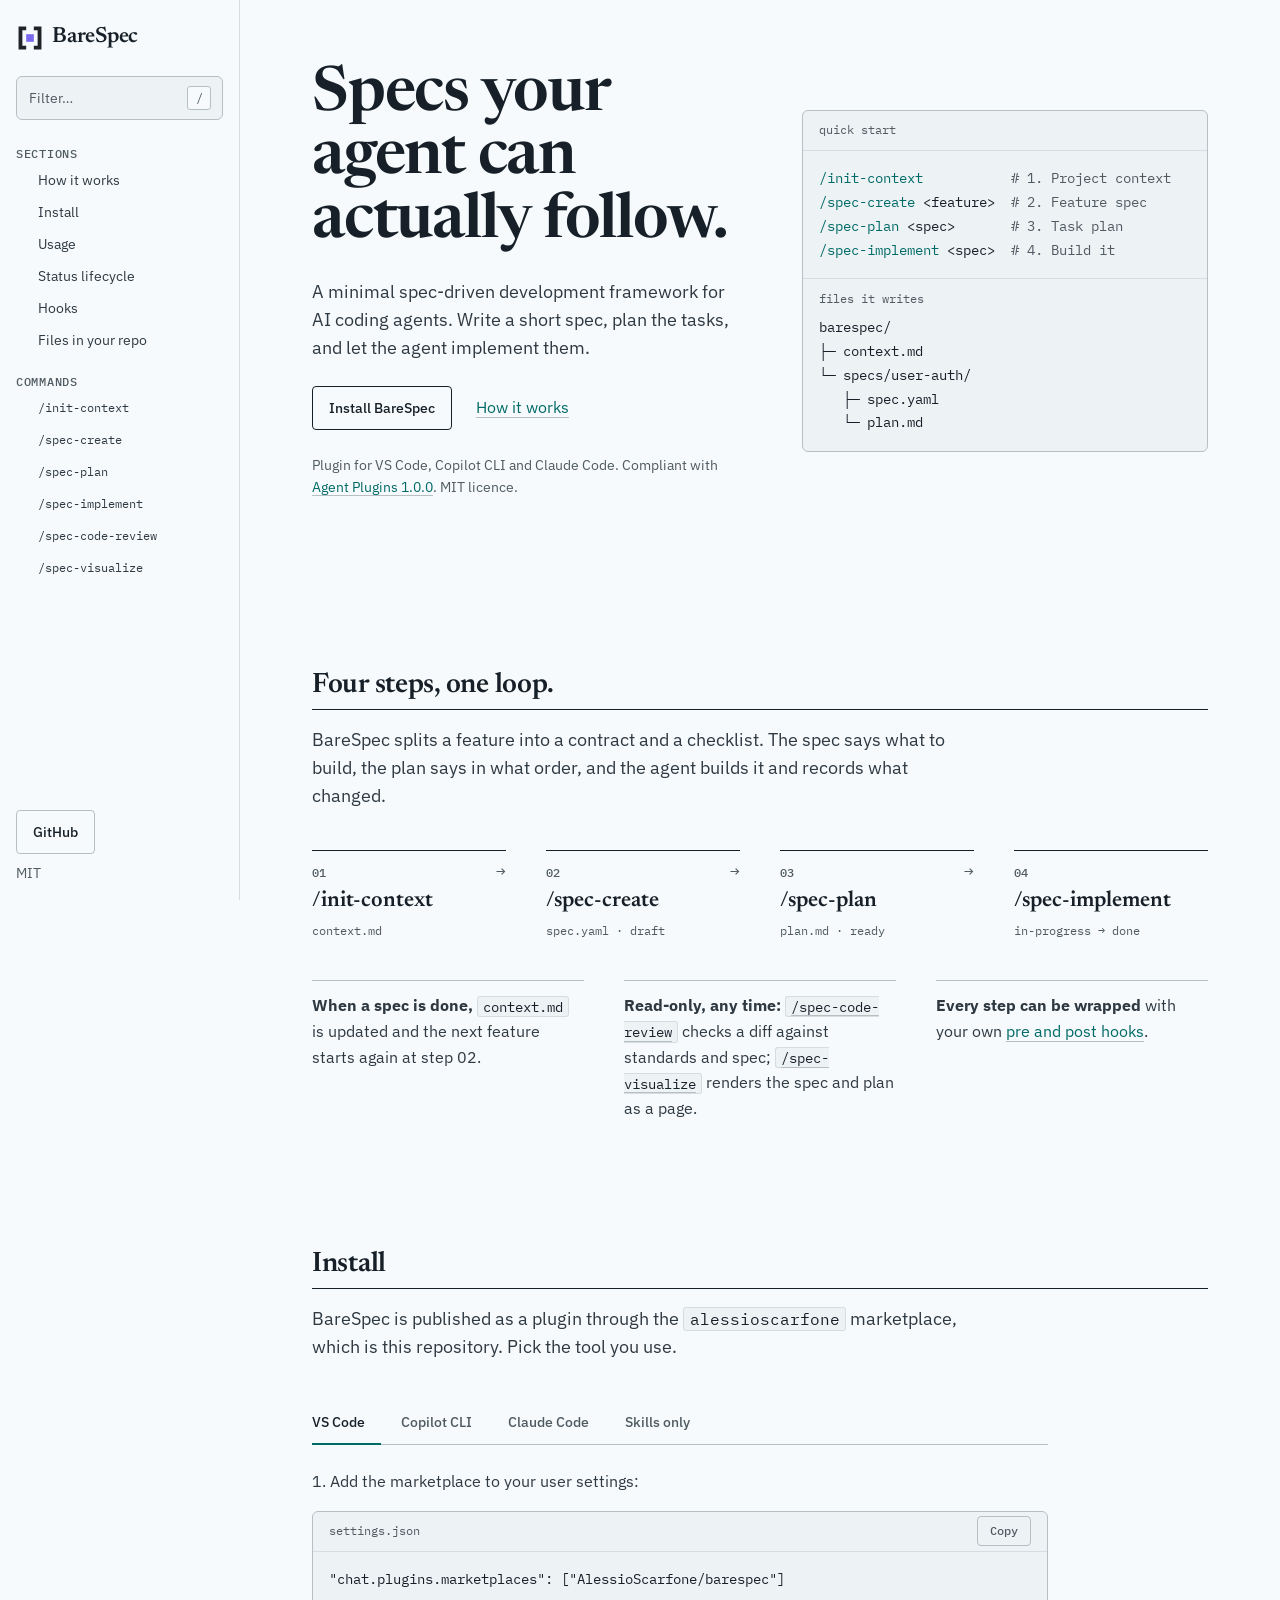
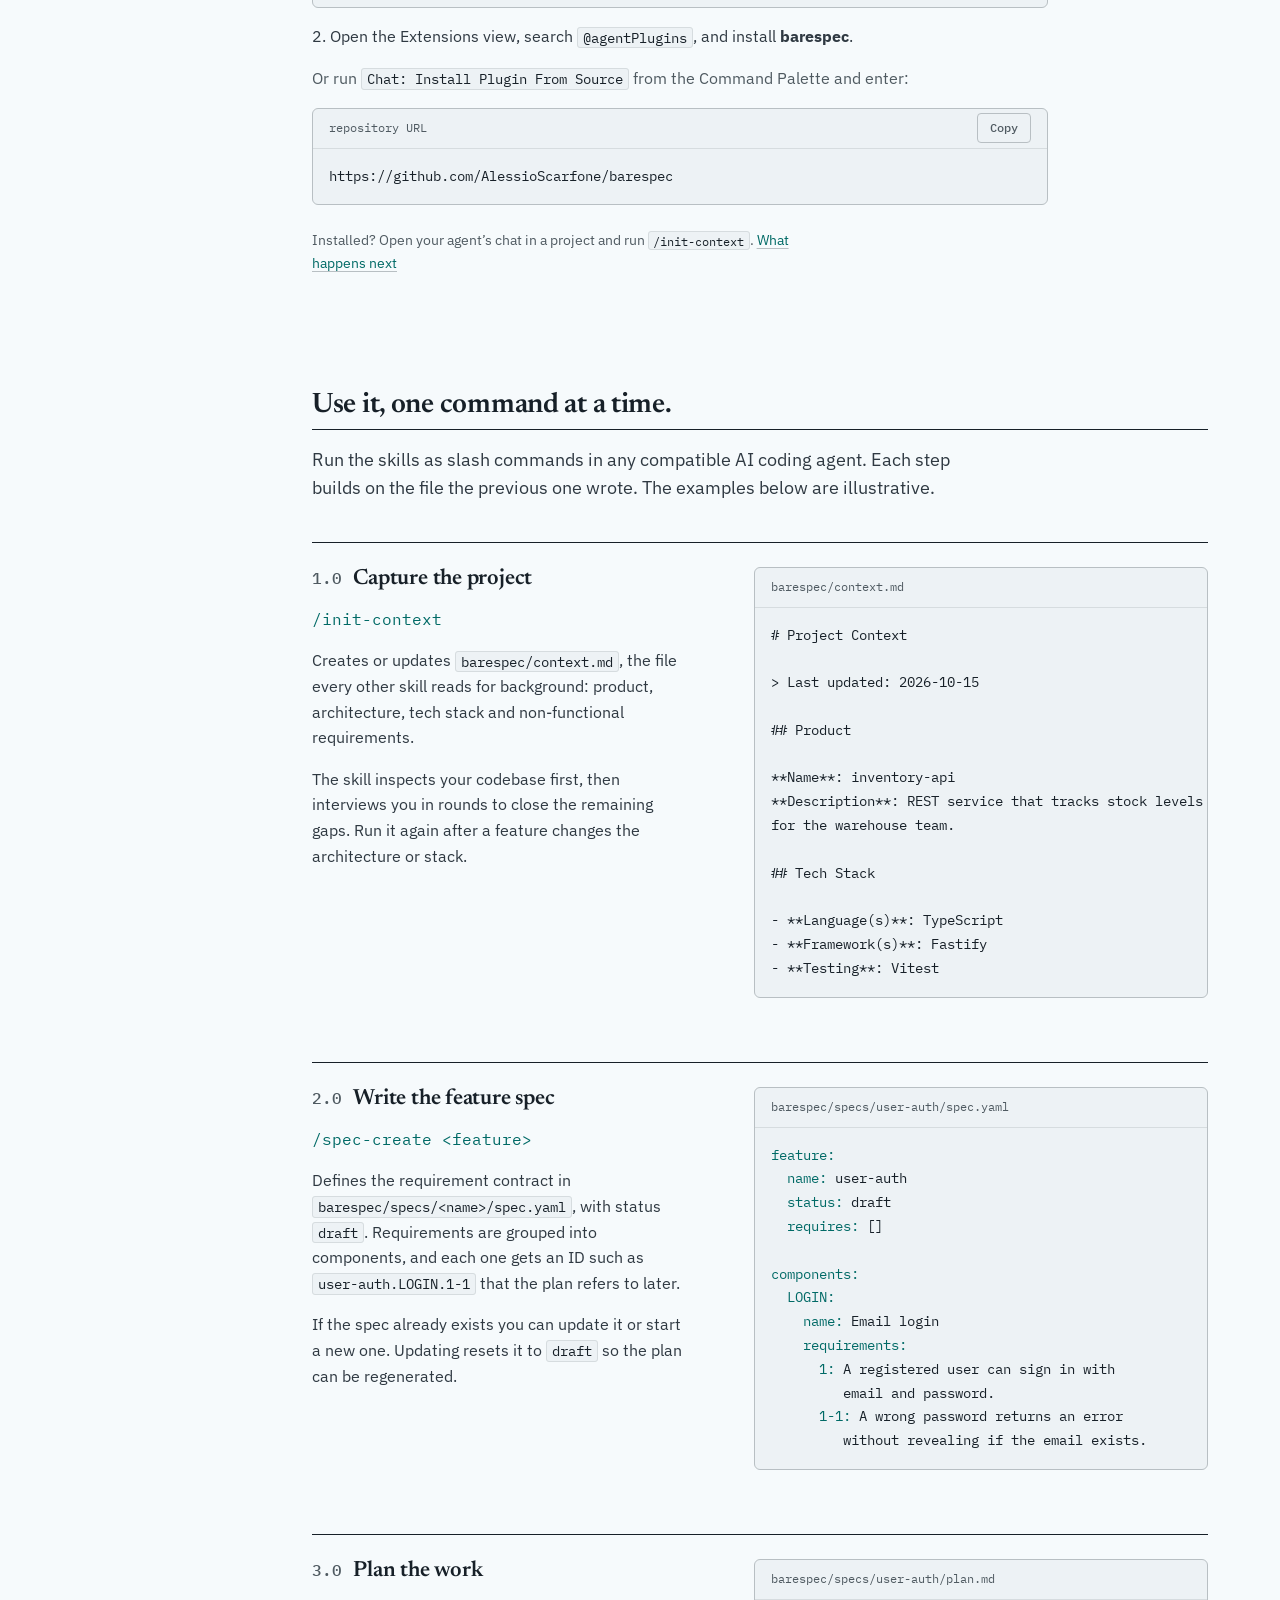
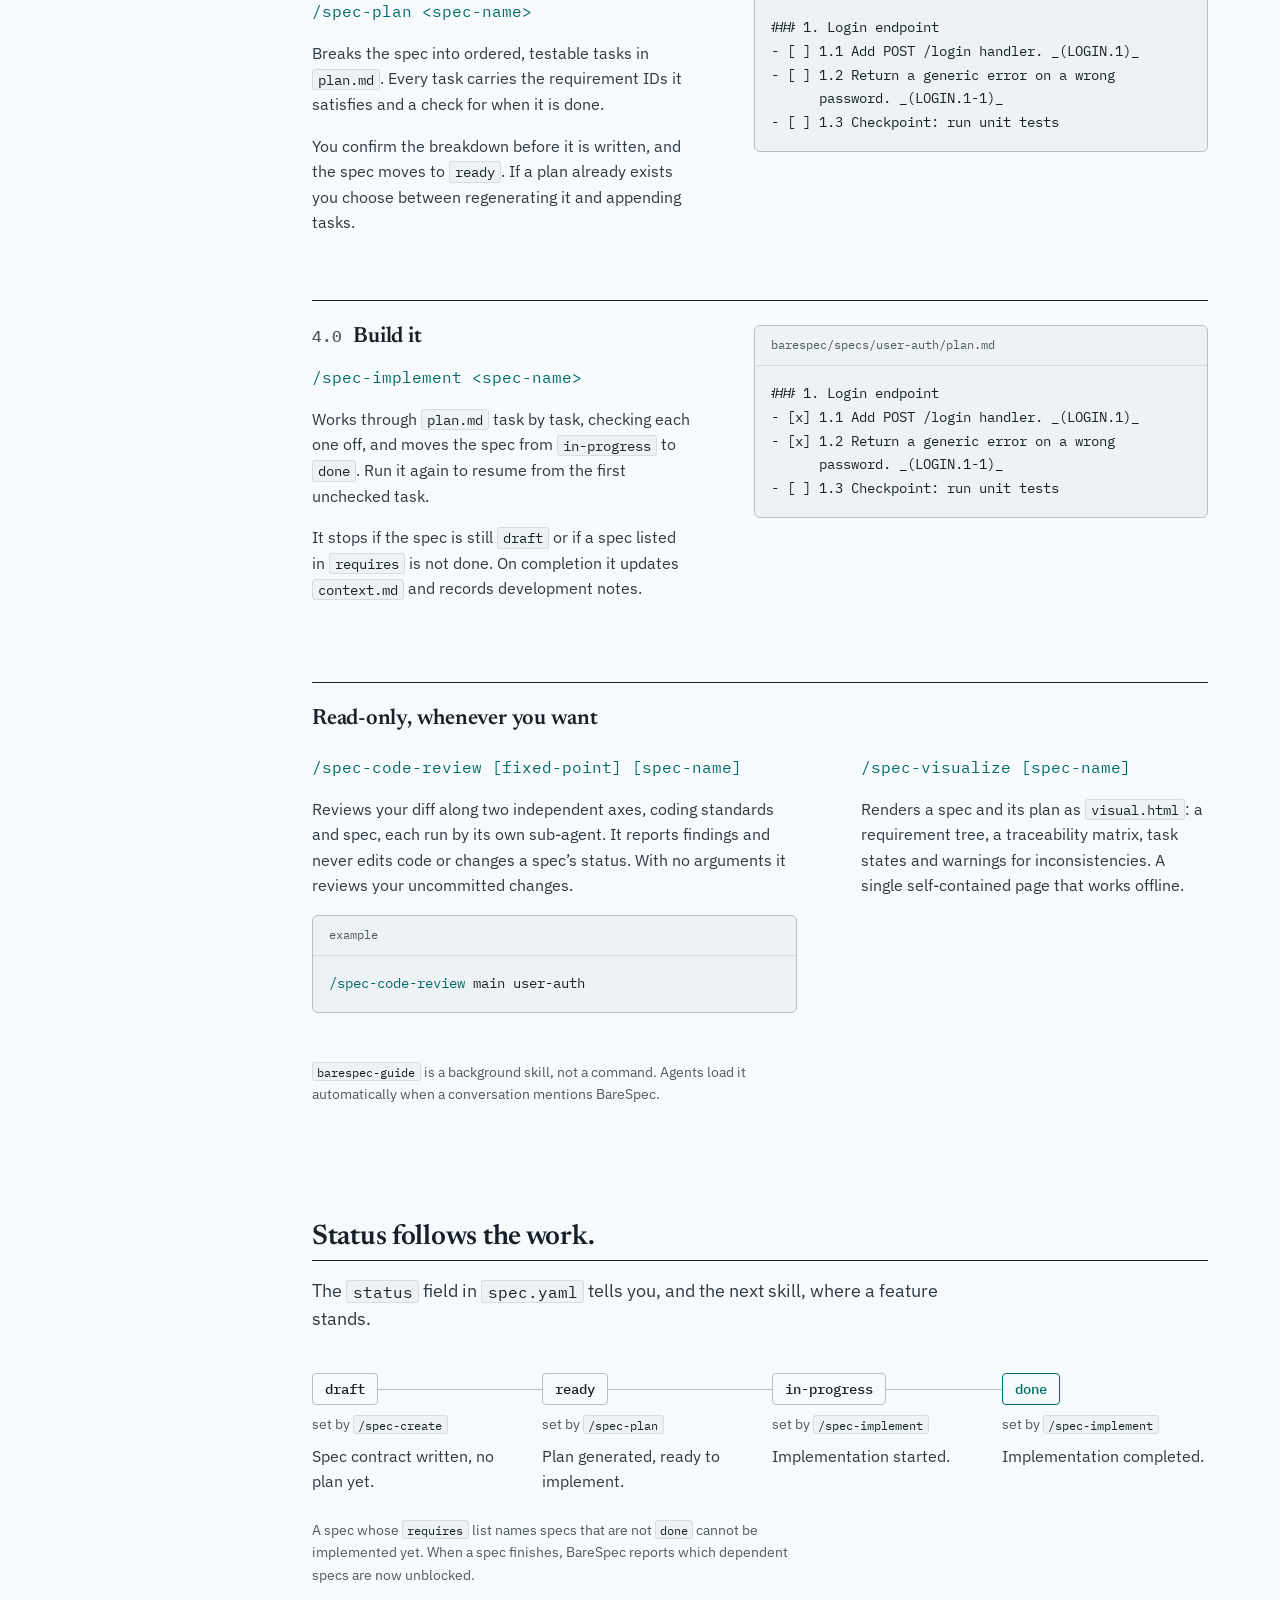
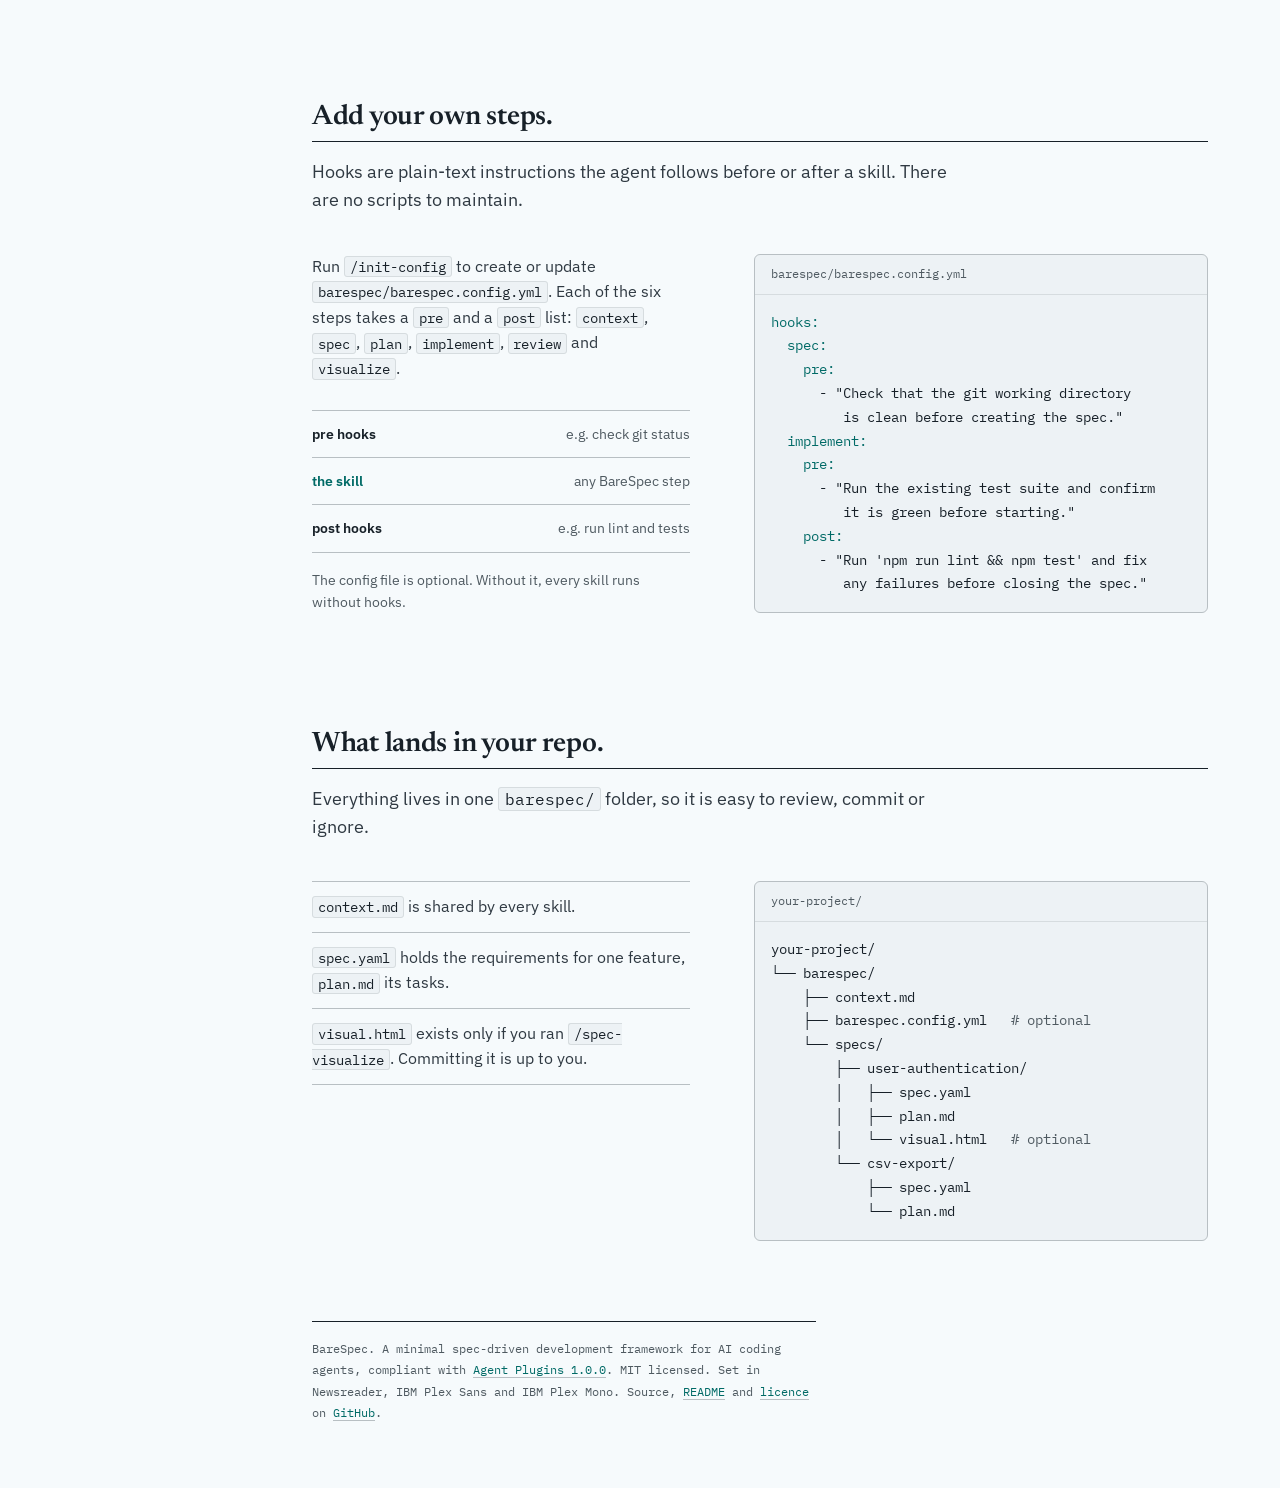
==== public/index.html @ fed46b0a "docs: add site; update readme" ====
<!doctype html>
<html lang="en">
<head>
  <meta charset="utf-8">
  <meta name="viewport" content="width=device-width, initial-scale=1, viewport-fit=cover">
  <title>BareSpec — spec-driven development for AI coding agents</title>
  <meta name="description" content="BareSpec is a minimal spec-driven development framework for AI coding agents. Write a spec, plan the tasks, let the agent implement them.">
  <meta name="color-scheme" content="light dark">
  <meta name="theme-color" content="#fafbfc" media="(prefers-color-scheme: light)">
  <meta name="theme-color" content="#1b1d20" media="(prefers-color-scheme: dark)">
  <link rel="canonical" href="https://alessioscarfone.github.io/barespec/">
  <meta property="og:type" content="website">
  <meta property="og:title" content="BareSpec — spec-driven development for AI coding agents">
  <meta property="og:description" content="Write a spec, plan the tasks, let the agent implement them. A plugin for VS Code, Copilot CLI and Claude Code.">
  <meta property="og:url" content="https://alessioscarfone.github.io/barespec/">
  <link rel="icon" type="image/svg+xml" href="assets/barespec-logo.svg" media="(prefers-color-scheme: light)">
  <link rel="icon" type="image/svg+xml" href="assets/barespec-logo-dark.svg" media="(prefers-color-scheme: dark)">
  <link rel="preconnect" href="https://fonts.googleapis.com">
  <link rel="preconnect" href="https://fonts.gstatic.com" crossorigin>
  <link href="https://fonts.googleapis.com/css2?family=Newsreader:wght@500;600;700&family=IBM+Plex+Sans:wght@400;500;600&family=IBM+Plex+Mono:wght@400;500;600&display=swap" rel="stylesheet">
  <link rel="stylesheet" href="tokens.css">
  <link rel="stylesheet" href="styles.css">
  <script>document.documentElement.classList.add("js")</script>
  <script src="script.js" defer></script>
</head>
<body>
  <a class="skip" href="#main">Skip to content</a>

  <header class="topbar" id="topbar">
    <a class="rail__brand" href="#top" aria-label="BareSpec, back to top">
      <picture>
        <source media="(prefers-color-scheme: dark)" srcset="assets/barespec-logo-dark.svg">
        <img src="assets/barespec-logo.svg" alt="" width="28" height="28">
      </picture>
      <span class="wordmark">BareSpec</span>
    </a>
    <button class="btn btn--line" id="menu" type="button" aria-expanded="false" aria-controls="rail">Menu</button>
  </header>

  <aside class="rail" id="rail" aria-label="Page navigation">
    <div class="rail__head">
      <a class="rail__brand" href="#top" aria-label="BareSpec, back to top">
        <picture>
          <source media="(prefers-color-scheme: dark)" srcset="assets/barespec-logo-dark.svg">
          <img src="assets/barespec-logo.svg" alt="" width="28" height="28">
        </picture>
        <span class="wordmark">BareSpec</span>
      </a>
      <button class="btn btn--line rail__close" id="rail-close" type="button">Close</button>
    </div>

    <div class="rail__search">
      <label class="sr-only" for="rail-filter">Filter sections and commands</label>
      <input class="rail__input" id="rail-filter" type="search" placeholder="Filter…" autocomplete="off" spellcheck="false">
      <kbd class="rail__kbd" aria-hidden="true">/</kbd>
    </div>

    <nav class="rail__nav" aria-label="Sections and commands">
      <div class="rail__sec">
        <p class="rail__group">Sections</p>
        <ul class="rail__list">
          <li><a class="rail__link" href="#how">How it works</a></li>
          <li><a class="rail__link" href="#install">Install</a></li>
          <li><a class="rail__link" href="#usage">Usage</a></li>
          <li><a class="rail__link" href="#lifecycle">Status lifecycle</a></li>
          <li><a class="rail__link" href="#hooks">Hooks</a></li>
          <li><a class="rail__link" href="#files">Files in your repo</a></li>
        </ul>
      </div>
      <div class="rail__sec">
        <p class="rail__group">Commands</p>
        <ul class="rail__list">
          <li><a class="rail__link rail__link--cmd" href="#stage-context">/init-context</a></li>
          <li><a class="rail__link rail__link--cmd" href="#stage-spec">/spec-create</a></li>
          <li><a class="rail__link rail__link--cmd" href="#stage-plan">/spec-plan</a></li>
          <li><a class="rail__link rail__link--cmd" href="#stage-implement">/spec-implement</a></li>
          <li><a class="rail__link rail__link--cmd" href="#optional">/spec-code-review</a></li>
          <li><a class="rail__link rail__link--cmd" href="#optional">/spec-visualize</a></li>
        </ul>
      </div>
      <p class="rail__empty" id="rail-empty" hidden>No match. Try “install” or “hooks”.</p>
    </nav>

    <div class="rail__foot">
      <a class="btn btn--line" href="https://github.com/AlessioScarfone/barespec">GitHub</a>
      <span class="muted">MIT</span>
    </div>
  </aside>

  <div class="page">
    <main id="main">

      <!-- Hero -->
      <section class="hero wrap" id="top" aria-labelledby="hero-title">
        <div class="hero__copy">
          <h1 id="hero-title">Specs your agent can actually follow.</h1>
          <p class="lede">A minimal spec-driven development framework for AI coding agents. Write a short spec, plan the tasks, and let the agent implement them.</p>
          <div class="hero__cta">
            <a class="btn btn--primary" href="#install">Install BareSpec</a>
            <a class="link" href="#how">How it works</a>
          </div>
          <p class="hero__meta">Plugin for VS Code, Copilot CLI and Claude Code. Compliant with <a class="link" href="https://agent-plugins.org/">Agent Plugins 1.0.0</a>. MIT licence.</p>
        </div>

        <div class="hero__demo">
          <figure class="code" aria-label="Quick start commands">
            <figcaption class="code__bar"><span class="code__name">quick start</span></figcaption>
<pre class="code__pre"><code><span class="k">/init-context</span>           <span class="c"># 1. Project context</span>
<span class="k">/spec-create</span> &lt;feature&gt;  <span class="c"># 2. Feature spec</span>
<span class="k">/spec-plan</span> &lt;spec&gt;       <span class="c"># 3. Task plan</span>
<span class="k">/spec-implement</span> &lt;spec&gt;  <span class="c"># 4. Build it</span></code></pre>
            <div class="code__split">
              <span class="code__name">files it writes</span>
<pre class="code__pre code__pre--flush"><code>barespec/
├─ context.md
└─ specs/user-auth/
   ├─ spec.yaml
   └─ plan.md</code></pre>
            </div>
          </figure>
        </div>
      </section>

      <!-- How it works -->
      <section class="section wrap" id="how" aria-labelledby="how-title">
        <h2 class="sticky-head" id="how-title">Four steps, one loop.</h2>
        <p class="lede">BareSpec splits a feature into a contract and a checklist. The spec says what to build, the plan says in what order, and the agent builds it and records what changed.</p>

        <ol class="flow" aria-label="BareSpec workflow">
          <li class="flow__step">
            <span class="flow__n">01</span>
            <a class="flow__cmd" href="#stage-context">/init-context</a>
            <span class="flow__out">context.md</span>
          </li>
          <li class="flow__step">
            <span class="flow__n">02</span>
            <a class="flow__cmd" href="#stage-spec">/spec-create</a>
            <span class="flow__out">spec.yaml · draft</span>
          </li>
          <li class="flow__step">
            <span class="flow__n">03</span>
            <a class="flow__cmd" href="#stage-plan">/spec-plan</a>
            <span class="flow__out">plan.md · ready</span>
          </li>
          <li class="flow__step">
            <span class="flow__n">04</span>
            <a class="flow__cmd" href="#stage-implement">/spec-implement</a>
            <span class="flow__out">in-progress → done</span>
          </li>
        </ol>

        <ul class="flow__notes">
          <li><strong>When a spec is done,</strong> <code>context.md</code> is updated and the next feature starts again at step 02.</li>
          <li><strong>Read-only, any time:</strong> <a class="link" href="#optional"><code>/spec-code-review</code></a> checks a diff against standards and spec; <a class="link" href="#optional"><code>/spec-visualize</code></a> renders the spec and plan as a page.</li>
          <li><strong>Every step can be wrapped</strong> with your own <a class="link" href="#hooks">pre and post hooks</a>.</li>
        </ul>
      </section>

      <!-- Install -->
      <section class="section wrap" id="install" aria-labelledby="install-title">
        <h2 class="sticky-head" id="install-title">Install</h2>
        <p class="lede">BareSpec is published as a plugin through the <code>alessioscarfone</code> marketplace, which is this repository. Pick the tool you use.</p>

        <div class="tabs" data-tabs>
          <div class="tablist" role="tablist" aria-label="Installation method">
            <button class="tab" role="tab" id="tab-vscode" aria-controls="panel-vscode" aria-selected="true" type="button">VS Code</button>
            <button class="tab" role="tab" id="tab-cli" aria-controls="panel-cli" aria-selected="false" tabindex="-1" type="button">Copilot CLI</button>
            <button class="tab" role="tab" id="tab-claude" aria-controls="panel-claude" aria-selected="false" tabindex="-1" type="button">Claude Code</button>
            <button class="tab" role="tab" id="tab-skills" aria-controls="panel-skills" aria-selected="false" tabindex="-1" type="button">Skills only</button>
          </div>

          <div class="panel" role="tabpanel" id="panel-vscode" aria-labelledby="tab-vscode" tabindex="0">
            <h3 class="panel__title">VS Code (GitHub Copilot)</h3>
            <p class="panel__step">1. Add the marketplace to your user settings:</p>
            <figure class="code">
              <figcaption class="code__bar"><span class="code__name">settings.json</span><button class="copy" type="button" data-copy>Copy</button></figcaption>
<pre class="code__pre"><code>"chat.plugins.marketplaces": ["AlessioScarfone/barespec"]</code></pre>
            </figure>
            <p class="panel__step">2. Open the Extensions view, search <code>@agentPlugins</code>, and install <strong>barespec</strong>.</p>
            <p class="panel__alt">Or run <code>Chat: Install Plugin From Source</code> from the Command Palette and enter:</p>
            <figure class="code">
              <figcaption class="code__bar"><span class="code__name">repository URL</span><button class="copy" type="button" data-copy>Copy</button></figcaption>
<pre class="code__pre"><code>https://github.com/AlessioScarfone/barespec</code></pre>
            </figure>
          </div>

          <div class="panel" role="tabpanel" id="panel-cli" aria-labelledby="tab-cli" tabindex="0">
            <h3 class="panel__title">GitHub Copilot CLI</h3>
            <figure class="code">
              <figcaption class="code__bar"><span class="code__name">terminal</span><button class="copy" type="button" data-copy>Copy</button></figcaption>
<pre class="code__pre"><code>copilot plugin marketplace add AlessioScarfone/barespec
copilot plugin install barespec@alessioscarfone</code></pre>
            </figure>
          </div>

          <div class="panel" role="tabpanel" id="panel-claude" aria-labelledby="tab-claude" tabindex="0">
            <h3 class="panel__title">Claude Code</h3>
            <figure class="code">
              <figcaption class="code__bar"><span class="code__name">claude code</span><button class="copy" type="button" data-copy>Copy</button></figcaption>
<pre class="code__pre"><code>/plugin marketplace add AlessioScarfone/barespec
/plugin install barespec@alessioscarfone</code></pre>
            </figure>
            <p class="panel__alt">In Claude Code, plugin skills are namespaced: use <code>/barespec:spec-create</code> instead of <code>/spec-create</code>.</p>
          </div>

          <div class="panel" role="tabpanel" id="panel-skills" aria-labelledby="tab-skills" tabindex="0">
            <h3 class="panel__title">Skills only (any agent)</h3>
            <figure class="code">
              <figcaption class="code__bar"><span class="code__name">terminal</span><button class="copy" type="button" data-copy>Copy</button></figcaption>
<pre class="code__pre"><code>npx skills add AlessioScarfone/barespec</code></pre>
            </figure>
            <p class="panel__alt">Installs the skills without the plugin, for any agent that supports them.</p>
          </div>
        </div>

        <p class="note">Installed? Open your agent’s chat in a project and run <code>/init-context</code>. <a class="link" href="#usage">What happens next</a></p>
      </section>

      <!-- Usage -->
      <section class="section wrap" id="usage" aria-labelledby="usage-title">
        <h2 class="sticky-head" id="usage-title">Use it, one command at a time.</h2>
        <p class="lede">Run the skills as slash commands in any compatible AI coding agent. Each step builds on the file the previous one wrote. The examples below are illustrative.</p>

        <article class="stage" id="stage-context" data-stage>
          <div class="stage__text">
            <h3 class="stage__title"><span class="stage__n">1.0</span> Capture the project</h3>
            <p class="stage__cmd"><code>/init-context</code></p>
            <p>Creates or updates <code>barespec/context.md</code>, the file every other skill reads for background: product, architecture, tech stack and non-functional requirements.</p>
            <p>The skill inspects your codebase first, then interviews you in rounds to close the remaining gaps. Run it again after a feature changes the architecture or stack.</p>
          </div>
          <figure class="code">
            <figcaption class="code__bar"><span class="code__name">barespec/context.md</span></figcaption>
<pre class="code__pre"><code># Project Context

&gt; Last updated: 2026-10-15

## Product

**Name**: inventory-api
**Description**: REST service that tracks stock levels
for the warehouse team.

## Tech Stack

- **Language(s)**: TypeScript
- **Framework(s)**: Fastify
- **Testing**: Vitest</code></pre>
          </figure>
        </article>

        <article class="stage" id="stage-spec" data-stage>
          <div class="stage__text">
            <h3 class="stage__title"><span class="stage__n">2.0</span> Write the feature spec</h3>
            <p class="stage__cmd"><code>/spec-create &lt;feature&gt;</code></p>
            <p>Defines the requirement contract in <code>barespec/specs/&lt;name&gt;/spec.yaml</code>, with status <code>draft</code>. Requirements are grouped into components, and each one gets an ID such as <code>user-auth.LOGIN.1-1</code> that the plan refers to later.</p>
            <p>If the spec already exists you can update it or start a new one. Updating resets it to <code>draft</code> so the plan can be regenerated.</p>
          </div>
          <figure class="code">
            <figcaption class="code__bar"><span class="code__name">barespec/specs/user-auth/spec.yaml</span></figcaption>
<pre class="code__pre"><code><span class="k">feature:</span>
  <span class="k">name:</span> user-auth
  <span class="k">status:</span> draft
  <span class="k">requires:</span> []

<span class="k">components:</span>
  <span class="k">LOGIN:</span>
    <span class="k">name:</span> Email login
    <span class="k">requirements:</span>
      <span class="k">1:</span> A registered user can sign in with
         email and password.
      <span class="k">1-1:</span> A wrong password returns an error
         without revealing if the email exists.</code></pre>
          </figure>
        </article>

        <article class="stage" id="stage-plan" data-stage>
          <div class="stage__text">
            <h3 class="stage__title"><span class="stage__n">3.0</span> Plan the work</h3>
            <p class="stage__cmd"><code>/spec-plan &lt;spec-name&gt;</code></p>
            <p>Breaks the spec into ordered, testable tasks in <code>plan.md</code>. Every task carries the requirement IDs it satisfies and a check for when it is done.</p>
            <p>You confirm the breakdown before it is written, and the spec moves to <code>ready</code>. If a plan already exists you choose between regenerating it and appending tasks.</p>
          </div>
          <figure class="code">
            <figcaption class="code__bar"><span class="code__name">barespec/specs/user-auth/plan.md</span></figcaption>
<pre class="code__pre"><code>### 1. Login endpoint
- [ ] 1.1 Add POST /login handler. _(LOGIN.1)_
- [ ] 1.2 Return a generic error on a wrong
      password. _(LOGIN.1-1)_
- [ ] 1.3 Checkpoint: run unit tests</code></pre>
          </figure>
        </article>

        <article class="stage" id="stage-implement" data-stage>
          <div class="stage__text">
            <h3 class="stage__title"><span class="stage__n">4.0</span> Build it</h3>
            <p class="stage__cmd"><code>/spec-implement &lt;spec-name&gt;</code></p>
            <p>Works through <code>plan.md</code> task by task, checking each one off, and moves the spec from <code>in-progress</code> to <code>done</code>. Run it again to resume from the first unchecked task.</p>
            <p>It stops if the spec is still <code>draft</code> or if a spec listed in <code>requires</code> is not done. On completion it updates <code>context.md</code> and records development notes.</p>
          </div>
          <figure class="code">
            <figcaption class="code__bar"><span class="code__name">barespec/specs/user-auth/plan.md</span></figcaption>
<pre class="code__pre"><code>### 1. Login endpoint
- [x] 1.1 Add POST /login handler. _(LOGIN.1)_
- [x] 1.2 Return a generic error on a wrong
      password. _(LOGIN.1-1)_
- [ ] 1.3 Checkpoint: run unit tests</code></pre>
          </figure>
        </article>

        <div class="optional" id="optional">
          <h3 class="optional__title">Read-only, whenever you want</h3>
          <div class="optional__grid">
            <div class="opt">
              <p class="stage__cmd"><code>/spec-code-review [fixed-point] [spec-name]</code></p>
              <p>Reviews your diff along two independent axes, coding standards and spec, each run by its own sub-agent. It reports findings and never edits code or changes a spec’s status. With no arguments it reviews your uncommitted changes.</p>
              <figure class="code">
                <figcaption class="code__bar"><span class="code__name">example</span></figcaption>
<pre class="code__pre"><code><span class="k">/spec-code-review</span> main user-auth</code></pre>
              </figure>
            </div>
            <div class="opt">
              <p class="stage__cmd"><code>/spec-visualize [spec-name]</code></p>
              <p>Renders a spec and its plan as <code>visual.html</code>: a requirement tree, a traceability matrix, task states and warnings for inconsistencies. A single self-contained page that works offline.</p>
            </div>
          </div>
          <p class="note"><code>barespec-guide</code> is a background skill, not a command. Agents load it automatically when a conversation mentions BareSpec.</p>
        </div>
      </section>

      <!-- Lifecycle -->
      <section class="section wrap" id="lifecycle" aria-labelledby="life-title">
        <h2 class="sticky-head" id="life-title">Status follows the work.</h2>
        <p class="lede">The <code>status</code> field in <code>spec.yaml</code> tells you, and the next skill, where a feature stands.</p>
        <ol class="life">
          <li class="life__item">
            <span class="chip">draft</span>
            <p class="life__by">set by <code>/spec-create</code></p>
            <p>Spec contract written, no plan yet.</p>
          </li>
          <li class="life__item">
            <span class="chip">ready</span>
            <p class="life__by">set by <code>/spec-plan</code></p>
            <p>Plan generated, ready to implement.</p>
          </li>
          <li class="life__item">
            <span class="chip">in-progress</span>
            <p class="life__by">set by <code>/spec-implement</code></p>
            <p>Implementation started.</p>
          </li>
          <li class="life__item">
            <span class="chip">done</span>
            <p class="life__by">set by <code>/spec-implement</code></p>
            <p>Implementation completed.</p>
          </li>
        </ol>
        <p class="note">A spec whose <code>requires</code> list names specs that are not <code>done</code> cannot be implemented yet. When a spec finishes, BareSpec reports which dependent specs are now unblocked.</p>
      </section>

      <!-- Hooks -->
      <section class="section wrap" id="hooks" aria-labelledby="hooks-title">
        <h2 class="sticky-head" id="hooks-title">Add your own steps.</h2>
        <p class="lede">Hooks are plain-text instructions the agent follows before or after a skill. There are no scripts to maintain.</p>
        <div class="hooks">
          <div class="hooks__text">
            <p>Run <code>/init-config</code> to create or update <code>barespec/barespec.config.yml</code>. Each of the six steps takes a <code>pre</code> and a <code>post</code> list: <code>context</code>, <code>spec</code>, <code>plan</code>, <code>implement</code>, <code>review</code> and <code>visualize</code>.</p>
            <ol class="hookflow" aria-label="Hook order">
              <li><span class="hookflow__t">pre hooks</span><span class="hookflow__d">e.g. check git status</span></li>
              <li><span class="hookflow__t">the skill</span><span class="hookflow__d">any BareSpec step</span></li>
              <li><span class="hookflow__t">post hooks</span><span class="hookflow__d">e.g. run lint and tests</span></li>
            </ol>
            <p class="muted">The config file is optional. Without it, every skill runs without hooks.</p>
          </div>
          <figure class="code">
            <figcaption class="code__bar"><span class="code__name">barespec/barespec.config.yml</span></figcaption>
<pre class="code__pre"><code><span class="k">hooks:</span>
  <span class="k">spec:</span>
    <span class="k">pre:</span>
      - "Check that the git working directory
         is clean before creating the spec."
  <span class="k">implement:</span>
    <span class="k">pre:</span>
      - "Run the existing test suite and confirm
         it is green before starting."
    <span class="k">post:</span>
      - "Run 'npm run lint &amp;&amp; npm test' and fix
         any failures before closing the spec."</code></pre>
          </figure>
        </div>
      </section>

      <!-- Files -->
      <section class="section wrap" id="files" aria-labelledby="files-title">
        <h2 class="sticky-head" id="files-title">What lands in your repo.</h2>
        <p class="lede">Everything lives in one <code>barespec/</code> folder, so it is easy to review, commit or ignore.</p>
        <div class="hooks">
          <ul class="plain">
            <li><code>context.md</code> is shared by every skill.</li>
            <li><code>spec.yaml</code> holds the requirements for one feature, <code>plan.md</code> its tasks.</li>
            <li><code>visual.html</code> exists only if you ran <code>/spec-visualize</code>. Committing it is up to you.</li>
          </ul>
          <figure class="code">
            <figcaption class="code__bar"><span class="code__name">your-project/</span></figcaption>
<pre class="code__pre"><code>your-project/
└── barespec/
    ├── context.md
    ├── barespec.config.yml   <span class="c"># optional</span>
    └── specs/
        ├── user-authentication/
        │   ├── spec.yaml
        │   ├── plan.md
        │   └── visual.html   <span class="c"># optional</span>
        └── csv-export/
            ├── spec.yaml
            └── plan.md</code></pre>
          </figure>
        </div>
      </section>
    </main>

    <footer class="foot">
      <div class="wrap">
        <p class="foot__colophon">BareSpec. A minimal spec-driven development framework for AI coding agents, compliant with <a class="link" href="https://agent-plugins.org/">Agent Plugins 1.0.0</a>. MIT licensed. Set in Newsreader, IBM Plex Sans and IBM Plex Mono. Source, <a class="link" href="https://github.com/AlessioScarfone/barespec/blob/main/README.md">README</a> and <a class="link" href="https://github.com/AlessioScarfone/barespec/blob/main/LICENSE">licence</a> on <a class="link" href="https://github.com/AlessioScarfone/barespec">GitHub</a>.</p>
      </div>
    </footer>
  </div>

  <p class="sr-only" id="live" role="status" aria-live="polite"></p>
</body>
</html>
---- public/tokens.css ----
/* Hallmark · tokens · theme: Almanac (editorial reference register) · cool paper, teal accent */

:root {
  color-scheme: light dark;

  /* colour: light */
  --color-paper:        oklch(98.2% 0.005 235);
  --color-paper-2:      oklch(95.8% 0.007 235);
  --color-rule:         oklch(89%   0.008 235);
  --color-rule-2:       oklch(80%   0.010 235);
  --color-ink:          oklch(24%   0.020 245);
  --color-ink-2:        oklch(34%   0.020 245);
  --color-muted:        oklch(46%   0.018 240);
  --color-accent:       oklch(46%   0.110 190);
  --color-accent-hover: oklch(39%   0.110 190);
  --color-accent-ink:   oklch(99%   0.004 190);
  --color-accent-tint:  oklch(94%   0.030 190);
  --color-focus:        oklch(52%   0.120 190);
  --color-ok:           oklch(42%   0.120 155);
  --color-err:          oklch(46%   0.180 27);
  --color-code-bg:      var(--color-paper-2);

  /* type */
  --font-display: "Newsreader", ui-serif, Georgia, serif;
  --font-body:    "IBM Plex Sans", ui-sans-serif, system-ui, sans-serif;
  --font-mono:    "IBM Plex Mono", ui-monospace, "SF Mono", Menlo, monospace;

  --text-xs:   0.75rem;
  --text-sm:   0.875rem;
  --text-base: 1rem;
  --text-md:   1.125rem;
  --text-lg:   1.375rem;
  --text-xl:   1.75rem;
  --text-display-s: clamp(2.5rem, 3.6vw + 1rem, 4rem);

  /* space: 4pt scale */
  --space-3xs: 0.125rem;
  --space-2xs: 0.25rem;
  --space-xs:  0.5rem;
  --space-sm:  0.75rem;
  --space-md:  1rem;
  --space-lg:  1.5rem;
  --space-xl:  2.5rem;
  --space-2xl: 4rem;
  --space-3xl: 6rem;
  --page-gutter: clamp(1rem, 4vw, 3rem);
  --page-max: 62rem;
  --rail-width: 15rem;
  --banner-height: 3.5rem;

  /* shape */
  --radius-sm: 4px;
  --radius-md: 6px;
  --rule-hair: 1px;

  /* motion: Almanac runs at 0.85x of the default durations */
  --ease-out:    cubic-bezier(0.16, 1, 0.3, 1);
  --ease-in:     cubic-bezier(0.7, 0, 0.84, 0);
  --dur-micro: 100ms;
  --dur-short: 190ms;
  --dur-long:  360ms;

  /* z-index */
  --z-base:       1;
  --z-sticky:     200;
  --z-sticky-nav: 300;
  --z-modal:      400;
}

@media (min-width: 60rem) {
  :root { --banner-height: 0rem; }
}

@media (prefers-color-scheme: dark) {
  :root {
    --color-paper:        oklch(17%   0.012 240);
    --color-paper-2:      oklch(20.5% 0.014 240);
    --color-rule:         oklch(29%   0.014 240);
    --color-rule-2:       oklch(38%   0.015 240);
    --color-ink:          oklch(94%   0.006 240);
    --color-ink-2:        oklch(85%   0.008 240);
    --color-muted:        oklch(70%   0.012 240);
    --color-accent:       oklch(76%   0.110 190);
    --color-accent-hover: oklch(82%   0.110 190);
    --color-accent-ink:   oklch(17%   0.020 240);
    --color-accent-tint:  oklch(27%   0.040 190);
    --color-focus:        oklch(78%   0.110 190);
    --color-ok:           oklch(78%   0.120 155);
    --color-err:          oklch(75%   0.140 27);
  }
}
---- public/styles.css ----
/* Hallmark · macrostructure: Narrative Workflow · tone: technical, austere · anchor hue: teal 190
 * genre: editorial · theme: Almanac · enrichment: none · nav: N3 (docs side-rail) · footer: Ft4
 * studied: no · pre-emit critique: P4 H4 E4 S4 R4 V4
 * contrast: pass (40–41) · slop: pass (42–45) · honest: pass (46) · chrome: pass (47)
 * tokens: pass (48) · responsive: pass (49) · mobile: pass (34, 49, 50–57) · icons: pass (30)
 */

/* base */
*, *::before, *::after { box-sizing: border-box; }

html {
  overflow-x: clip;
  -webkit-text-size-adjust: 100%;
  scroll-padding-top: calc(var(--banner-height) + 5rem);
}
html.is-locked, html.is-locked body { overflow: hidden; }
@media (prefers-reduced-motion: no-preference) {
  html { scroll-behavior: smooth; }
}

body {
  overflow-x: clip;
  margin: 0;
  background: var(--color-paper);
  color: var(--color-ink-2);
  font-family: var(--font-body);
  font-size: var(--text-base);
  line-height: 1.6;
  -webkit-font-smoothing: antialiased;
}

h1, h2, h3 {
  margin: 0;
  min-width: 0;
  overflow-wrap: anywhere;
  text-wrap: balance;
  color: var(--color-ink);
  font-family: var(--font-display);
  font-style: normal;
  font-weight: 600;
  line-height: 1.1;
  letter-spacing: -0.01em;
}
h2 { font-size: var(--text-xl); }
h3 { font-size: var(--text-lg); }

p, ul, ol, figure { margin: 0; }

code, kbd, pre { font-family: var(--font-mono); }
:not(pre) > code {
  padding: 0.05em 0.35em;
  border: var(--rule-hair) solid var(--color-rule);
  border-radius: 3px;
  background: var(--color-paper-2);
  color: var(--color-ink);
  font-size: 0.88em;
  overflow-wrap: anywhere;
}

img { display: block; max-width: 100%; height: auto; }

:focus-visible {
  outline: 2px solid var(--color-focus);
  outline-offset: 2px;
  border-radius: 2px;
}

/* utilities */
.wrap {
  width: 100%;
  max-width: var(--page-max);
  margin-inline: auto;
  padding-inline: var(--page-gutter);
}
.muted { color: var(--color-muted); font-size: var(--text-sm); }
.sr-only {
  position: absolute;
  width: 1px;
  height: 1px;
  margin: -1px;
  padding: 0;
  overflow: hidden;
  clip-path: inset(50%);
  white-space: nowrap;
  border: 0;
}
.skip {
  position: absolute;
  top: -4rem;
  left: var(--space-md);
  z-index: var(--z-modal);
  padding: var(--space-sm) var(--space-md);
  border-radius: var(--radius-sm);
  background: var(--color-accent);
  color: var(--color-accent-ink);
  text-decoration: none;
}
.skip:focus { top: var(--space-sm); }

/* links and buttons */
.link {
  color: var(--color-accent);
  text-decoration: underline;
  text-decoration-color: var(--color-rule-2);
  text-decoration-thickness: 1px;
  text-underline-offset: 0.22em;
  transition: text-decoration-color var(--dur-short) var(--ease-out);
}
@media (hover: hover) {
  .link:hover { text-decoration-color: var(--color-accent); }
}

.btn {
  display: inline-flex;
  align-items: center;
  justify-content: center;
  min-height: 44px;
  padding: 0 var(--space-md);
  border: var(--rule-hair) solid transparent;
  border-radius: var(--radius-sm);
  background: transparent;
  color: var(--color-ink);
  font: 500 var(--text-sm)/1 var(--font-body);
  white-space: nowrap;
  text-decoration: none;
  cursor: pointer;
  transition:
    background-color var(--dur-micro) var(--ease-out),
    border-color var(--dur-micro) var(--ease-out),
    color var(--dur-micro) var(--ease-out),
    transform var(--dur-micro) var(--ease-out);
}
.btn--primary { border-color: var(--color-ink); }
.btn--line { border-color: var(--color-rule-2); }
@media (hover: hover) {
  .btn--primary:hover { background: var(--color-ink); color: var(--color-paper); }
  .btn--line:hover { border-color: var(--color-accent); color: var(--color-accent); }
}
.btn:active { transform: translateY(1px); }
.btn[aria-disabled="true"], .btn:disabled { opacity: 0.5; cursor: not-allowed; pointer-events: none; }

kbd {
  display: inline-grid;
  place-items: center;
  min-width: 1.5rem;
  height: 1.5rem;
  padding: 0 var(--space-2xs);
  border: var(--rule-hair) solid var(--color-rule-2);
  border-radius: 3px;
  background: var(--color-paper);
  color: var(--color-muted);
  font-size: var(--text-xs);
}

/* wordmark */
.wordmark {
  color: var(--color-ink);
  font-family: var(--font-display);
  font-size: var(--text-lg);
  font-weight: 600;
  letter-spacing: -0.01em;
}

/* side rail (N3, docs variant): index + filter */
.rail {
  display: flex;
  flex-direction: column;
  gap: var(--space-md);
  padding: var(--space-md) var(--page-gutter);
  border-bottom: var(--rule-hair) solid var(--color-rule);
  background: var(--color-paper);
}
.rail__head { display: flex; align-items: center; justify-content: space-between; gap: var(--space-md); }
.rail__close { display: none; }
.rail__brand {
  display: inline-flex;
  align-items: center;
  gap: var(--space-xs);
  min-height: 44px;
  color: var(--color-ink);
  text-decoration: none;
}
.rail__search { position: relative; }
.rail__input {
  width: 100%;
  height: 44px;
  padding: 0 var(--space-xl) 0 var(--space-sm);
  border: var(--rule-hair) solid var(--color-rule-2);
  border-radius: var(--radius-md);
  background: var(--color-paper-2);
  color: var(--color-ink);
  font: 400 var(--text-sm)/1 var(--font-body);
  outline: 2px solid transparent;
  outline-offset: 1px;
  transition: border-color var(--dur-micro) var(--ease-out);
}
.rail__input::placeholder { color: var(--color-muted); }
@media (hover: hover) {
  .rail__input:hover { border-color: var(--color-muted); }
}
.rail__input:focus-visible { border-color: var(--color-focus); outline-color: var(--color-focus); }
.rail__input:disabled { opacity: 0.55; cursor: not-allowed; }
.rail__kbd { position: absolute; top: 0; right: var(--space-sm); bottom: 0; height: 1.5rem; margin-block: auto; pointer-events: none; }
@media (hover: none) { .rail__kbd { display: none; } }
.rail__nav { display: grid; gap: var(--space-xs); }
.rail__group {
  padding: var(--space-sm) 0 var(--space-2xs);
  color: var(--color-muted);
  font: 500 var(--text-xs)/1 var(--font-mono);
  letter-spacing: 0.06em;
  text-transform: uppercase;
}
.rail__list { padding: 0; list-style: none; }
.rail__list li[hidden], .rail__sec[hidden] { display: none; }
.rail__link {
  display: flex;
  align-items: center;
  min-height: 44px;
  padding: 0 var(--space-xs);
  border-radius: var(--radius-sm);
  color: var(--color-ink-2);
  font-size: var(--text-sm);
  text-decoration: none;
  white-space: nowrap;
  transition: background-color var(--dur-micro) var(--ease-out), color var(--dur-micro) var(--ease-out);
}
.rail__link::before {
  content: "";
  flex: none;
  width: 6px;
  height: 6px;
  margin-right: var(--space-xs);
  background: transparent;
}
.rail__link--cmd { font-family: var(--font-mono); font-size: var(--text-xs); }
@media (hover: hover) {
  .rail__link:hover { background: var(--color-paper-2); color: var(--color-ink); }
}
.rail__link:active { background: var(--color-accent-tint); }
.rail__link[aria-current="true"] { color: var(--color-ink); font-weight: 500; }
.rail__link[aria-current="true"]::before { background: var(--color-accent); }
.rail__empty { padding: var(--space-xs); color: var(--color-muted); font-size: var(--text-sm); }
.rail__foot { display: flex; flex-direction: column; align-items: flex-start; gap: var(--space-xs); margin-top: auto; padding-top: var(--space-md); }

.topbar { display: none; }

@media (max-width: 59.99rem) {
  .js .topbar {
    position: sticky;
    top: 0;
    z-index: var(--z-sticky-nav);
    display: flex;
    align-items: center;
    justify-content: space-between;
    gap: var(--space-md);
    height: var(--banner-height);
    padding-inline: var(--page-gutter);
    border-bottom: var(--rule-hair) solid var(--color-rule);
    background: var(--color-paper);
  }
  .js .rail {
    position: fixed;
    inset: 0;
    z-index: var(--z-modal);
    overflow-y: auto;
    visibility: hidden;
    opacity: 0;
    border-bottom: 0;
    transition: opacity var(--dur-short) var(--ease-out), visibility 0s linear var(--dur-short);
  }
  .js .rail.is-open { visibility: visible; opacity: 1; transition: opacity var(--dur-short) var(--ease-out), visibility 0s; }
  .js .rail__close { display: inline-flex; }
}

@media (min-width: 60rem) {
  .rail {
    position: fixed;
    inset: 0 auto 0 0;
    z-index: var(--z-sticky-nav);
    width: var(--rail-width);
    padding: var(--space-md);
    overflow-y: auto;
    border-right: var(--rule-hair) solid var(--color-rule);
    border-bottom: 0;
  }
  .rail__link { min-height: 32px; }
  .page { margin-left: var(--rail-width); }
}

.page { min-width: 0; }

/* sections */
.section { padding-block: var(--space-2xl) var(--space-xl); }
.sticky-head {
  margin-bottom: var(--space-md);
  padding-bottom: var(--space-xs);
  border-bottom: var(--rule-hair) solid var(--color-ink);
}
@media (min-width: 48rem) {
  .sticky-head {
    position: sticky;
    top: var(--banner-height);
    z-index: var(--z-sticky);
    padding-top: var(--space-sm);
    background: var(--color-paper);
  }
}
.lede { max-width: 60ch; margin-bottom: var(--space-xl); color: var(--color-ink-2); font-size: var(--text-md); line-height: 1.55; }
.note { max-width: 60ch; margin-top: var(--space-lg); color: var(--color-muted); font-size: var(--text-sm); }

/* hero */
.hero {
  display: grid;
  grid-template-columns: minmax(0, 1fr);
  gap: var(--space-xl);
  align-items: center;
  padding-block: var(--space-xl) var(--space-2xl);
}
.hero__copy { display: grid; gap: var(--space-lg); min-width: 0; }
.hero .lede { margin-bottom: 0; }
.hero h1 {
  font-size: var(--text-display-s);
  line-height: 1.02;
  letter-spacing: -0.02em;
}
.hero__cta { display: flex; flex-wrap: wrap; align-items: center; gap: var(--space-lg); }
.hero__meta { max-width: 52ch; color: var(--color-muted); font-size: var(--text-sm); }
.hero__demo { min-width: 0; }
@media (min-width: 72rem) {
  .hero {
    grid-template-columns: minmax(0, 1.05fr) minmax(0, 1fr);
    gap: var(--space-2xl);
    padding-block: var(--space-2xl) var(--space-3xl);
  }
}

/* workflow overview */
.flow {
  display: grid;
  grid-template-columns: minmax(0, 1fr);
  gap: var(--space-lg);
  padding: 0;
  list-style: none;
}
.flow__step {
  position: relative;
  display: grid;
  gap: var(--space-3xs);
  padding-top: var(--space-sm);
  border-top: var(--rule-hair) solid var(--color-ink);
}
.flow__step:not(:last-child)::after {
  content: "↓";
  content: "↓" / "";
  position: absolute;
  top: var(--space-xs);
  right: 0;
  color: var(--color-muted);
  font-family: var(--font-mono);
}
.flow__n { color: var(--color-muted); font: 500 var(--text-xs)/1.6 var(--font-mono); }
.flow__cmd {
  color: var(--color-ink);
  font-family: var(--font-display);
  font-size: var(--text-lg);
  font-weight: 600;
  text-decoration: none;
  white-space: nowrap;
  transition: color var(--dur-micro) var(--ease-out);
}
@media (hover: hover) {
  .flow__cmd:hover { color: var(--color-accent); }
}
.flow__out { color: var(--color-muted); font: 400 var(--text-xs)/1.6 var(--font-mono); }
@media (min-width: 40rem) {
  .flow { grid-template-columns: repeat(2, minmax(0, 1fr)); gap: var(--space-lg) var(--space-xl); }
  .flow__step:not(:last-child)::after { content: "→"; content: "→" / ""; }
  .flow__step:nth-child(2)::after { content: ""; }
}
@media (min-width: 72rem) {
  .flow { grid-template-columns: repeat(4, minmax(0, 1fr)); }
  .flow__step:nth-child(2)::after { content: "→"; content: "→" / ""; }
}
.flow__notes {
  display: grid;
  grid-template-columns: minmax(0, 1fr);
  gap: 0 var(--space-xl);
  margin-top: var(--space-xl);
  padding: 0;
  list-style: none;
}
.flow__notes li { padding-block: var(--space-sm); border-top: var(--rule-hair) solid var(--color-rule-2); }
.flow__notes li:last-child { border-bottom: var(--rule-hair) solid var(--color-rule-2); }
@media (min-width: 72rem) {
  .flow__notes { grid-template-columns: repeat(3, minmax(0, 1fr)); }
  .flow__notes li:last-child { border-bottom: 0; }
}

/* install tabs */
.tabs { max-width: 46rem; }
.tablist {
  display: none;
  gap: var(--space-2xs);
  margin-bottom: var(--space-lg);
  overflow-x: auto;
  overflow-y: hidden;
  box-shadow: inset 0 -1px 0 var(--color-rule-2);
  scrollbar-width: none;
}
.js .tablist { display: flex; }
.tab {
  appearance: none;
  flex: none;
  min-height: 44px;
  padding: 0 var(--space-md);
  border: 0;
  border-bottom: 2px solid transparent;
  background: transparent;
  color: var(--color-muted);
  font: 500 var(--text-sm)/1 var(--font-body);
  white-space: nowrap;
  cursor: pointer;
  transition: color var(--dur-micro) var(--ease-out), border-color var(--dur-micro) var(--ease-out);
}
@media (hover: hover) {
  .tab:hover { color: var(--color-ink); }
}
.tab:active { transform: translateY(1px); }
.tab:first-child { padding-left: 0; }
.tab[aria-selected="true"] { border-bottom-color: var(--color-accent); color: var(--color-ink); }
.tab:disabled { opacity: 0.5; cursor: not-allowed; }

.panel { display: grid; gap: var(--space-md); }
.panel + .panel { margin-top: var(--space-xl); }
.js .panel { margin-top: 0; }
.panel[hidden] { display: none; }
.panel__title { font-size: var(--text-lg); }
.js .panel__title {
  position: absolute;
  width: 1px;
  height: 1px;
  overflow: hidden;
  clip-path: inset(50%);
}
.panel__step, .panel__alt { max-width: 60ch; }
.panel__alt { color: var(--color-muted); }

/* code surface */
.code {
  min-width: 0;
  border: var(--rule-hair) solid var(--color-rule-2);
  border-radius: var(--radius-md);
  background: var(--color-code-bg);
  color: var(--color-ink);
  font-size: var(--text-sm);
}
.code__bar {
  display: flex;
  align-items: center;
  justify-content: space-between;
  gap: var(--space-md);
  min-height: 40px;
  padding: 0 var(--space-md);
  border-bottom: var(--rule-hair) solid var(--color-rule);
}
.code__name {
  color: var(--color-muted);
  font: 400 var(--text-xs)/1.4 var(--font-mono);
  overflow-wrap: anywhere;
}
.code__pre {
  margin: 0;
  padding: var(--space-md);
  overflow-x: auto;
  font-size: inherit;
  line-height: 1.7;
  tab-size: 2;
  white-space: pre;
}
.code__pre code { font-size: inherit; }
.code__split { padding-top: var(--space-sm); border-top: var(--rule-hair) solid var(--color-rule); }
.code__split .code__name { display: block; padding-inline: var(--space-md); }
.code__pre--flush { padding-top: var(--space-xs); }
.k { color: var(--color-accent); }
.c { color: var(--color-muted); }

.copy {
  position: relative;
  display: none;
  flex: none;
  padding: var(--space-xs) var(--space-sm);
  border: var(--rule-hair) solid var(--color-rule-2);
  border-radius: var(--radius-sm);
  background: transparent;
  color: var(--color-muted);
  font: 500 var(--text-xs)/1 var(--font-mono);
  white-space: nowrap;
  cursor: pointer;
  transition:
    color var(--dur-micro) var(--ease-out),
    border-color var(--dur-micro) var(--ease-out),
    transform var(--dur-micro) var(--ease-out);
}
.js .copy { display: inline-block; }
.copy::before { content: ""; position: absolute; inset: -8px; }
@media (hover: hover) {
  .copy:hover { border-color: var(--color-accent); color: var(--color-ink); }
}
.copy:active { transform: translateY(1px); }
.copy:disabled { opacity: 0.5; cursor: not-allowed; }
.copy[data-state="ok"] { border-color: var(--color-ok); color: var(--color-ok); }
.copy[data-state="error"] { border-color: var(--color-err); color: var(--color-err); }

/* usage stages */
.stage {
  display: grid;
  grid-template-columns: minmax(0, 1fr);
  gap: var(--space-lg);
  padding-block: var(--space-lg) var(--space-2xl);
  border-top: var(--rule-hair) solid var(--color-ink);
}
.stage__text { display: grid; gap: var(--space-md); align-content: start; max-width: 34rem; min-width: 0; }
.stage__title { display: flex; flex-wrap: wrap; align-items: baseline; gap: 0 var(--space-sm); }
.stage__n {
  color: var(--color-muted);
  font-family: var(--font-mono);
  font-size: var(--text-base);
  font-weight: 500;
  transition: color var(--dur-short) var(--ease-out);
}
.stage.is-current .stage__n { color: var(--color-accent); }
.stage__cmd { overflow-wrap: anywhere; }
.stage__cmd code {
  padding: 0;
  border: 0;
  background: none;
  color: var(--color-accent);
  font-size: var(--text-base);
}
@media (min-width: 72rem) {
  .stage { grid-template-columns: minmax(0, 5fr) minmax(0, 6fr); gap: var(--space-2xl); align-items: start; }
}

.optional {
  display: grid;
  gap: var(--space-lg);
  margin-top: var(--space-md);
  padding-top: var(--space-lg);
  border-top: var(--rule-hair) solid var(--color-ink);
}
.optional__grid { display: grid; grid-template-columns: minmax(0, 1fr); gap: var(--space-xl); }
.opt { display: grid; gap: var(--space-md); align-content: start; min-width: 0; }
.opt p:not(.stage__cmd) { max-width: 60ch; }
@media (min-width: 72rem) {
  .optional__grid { grid-template-columns: minmax(0, 7fr) minmax(0, 5fr); gap: var(--space-2xl); }
}

/* status lifecycle */
.life {
  display: grid;
  grid-template-columns: minmax(0, 1fr);
  gap: var(--space-lg);
  padding: 0;
  list-style: none;
}
.life__item { position: relative; display: grid; gap: var(--space-xs); align-content: start; }
.life__by { color: var(--color-muted); font-size: var(--text-sm); }
.chip {
  position: relative;
  z-index: var(--z-base);
  justify-self: start;
  padding: var(--space-xs) var(--space-sm);
  border: var(--rule-hair) solid var(--color-rule-2);
  border-radius: var(--radius-sm);
  background: var(--color-paper);
  color: var(--color-ink);
  font: 500 var(--text-sm)/1 var(--font-mono);
}
.life__item:last-child .chip { border-color: var(--color-accent); color: var(--color-accent); }
@media (min-width: 40rem) {
  .life { grid-template-columns: repeat(4, minmax(0, 1fr)); }
  .life__item:not(:last-child)::before {
    content: "";
    position: absolute;
    top: var(--space-md);
    left: 0;
    right: calc(var(--space-lg) * -1);
    height: var(--rule-hair);
    background: var(--color-rule-2);
  }
}

/* text + code sections */
.hooks { display: grid; grid-template-columns: minmax(0, 1fr); gap: var(--space-xl); }
.hooks__text { display: grid; gap: var(--space-md); align-content: start; min-width: 0; }
.hookflow { display: grid; margin: var(--space-sm) 0 0; padding: 0; list-style: none; border-top: var(--rule-hair) solid var(--color-rule-2); }
.hookflow li {
  display: flex;
  align-items: baseline;
  justify-content: space-between;
  gap: var(--space-md);
  padding: var(--space-sm) 0;
  border-bottom: var(--rule-hair) solid var(--color-rule-2);
}
.hookflow li:nth-child(2) .hookflow__t { color: var(--color-accent); }
.hookflow__t { color: var(--color-ink); font-size: var(--text-sm); font-weight: 600; white-space: nowrap; }
.hookflow__d { color: var(--color-muted); font-size: var(--text-sm); text-align: end; }
.plain { align-content: start; display: grid; padding: 0; list-style: none; }
.plain li { padding-block: var(--space-sm); border-top: var(--rule-hair) solid var(--color-rule-2); }
.plain li:last-child { border-bottom: var(--rule-hair) solid var(--color-rule-2); }
@media (min-width: 72rem) {
  .hooks { grid-template-columns: minmax(0, 5fr) minmax(0, 6fr); gap: var(--space-2xl); align-items: start; }
}

/* footer (Ft4: dense colophon) */
.foot { padding-block: var(--space-xl) var(--space-2xl); }
.foot__colophon {
  max-width: 72ch;
  padding-top: var(--space-md);
  border-top: var(--rule-hair) solid var(--color-ink);
  color: var(--color-muted);
  font: 400 var(--text-xs)/1.8 var(--font-mono);
}
.foot__colophon .link { white-space: nowrap; }

@media (prefers-reduced-motion: reduce) {
  *, *::before, *::after { transition-duration: 0.01ms !important; animation-duration: 0.01ms !important; }
}
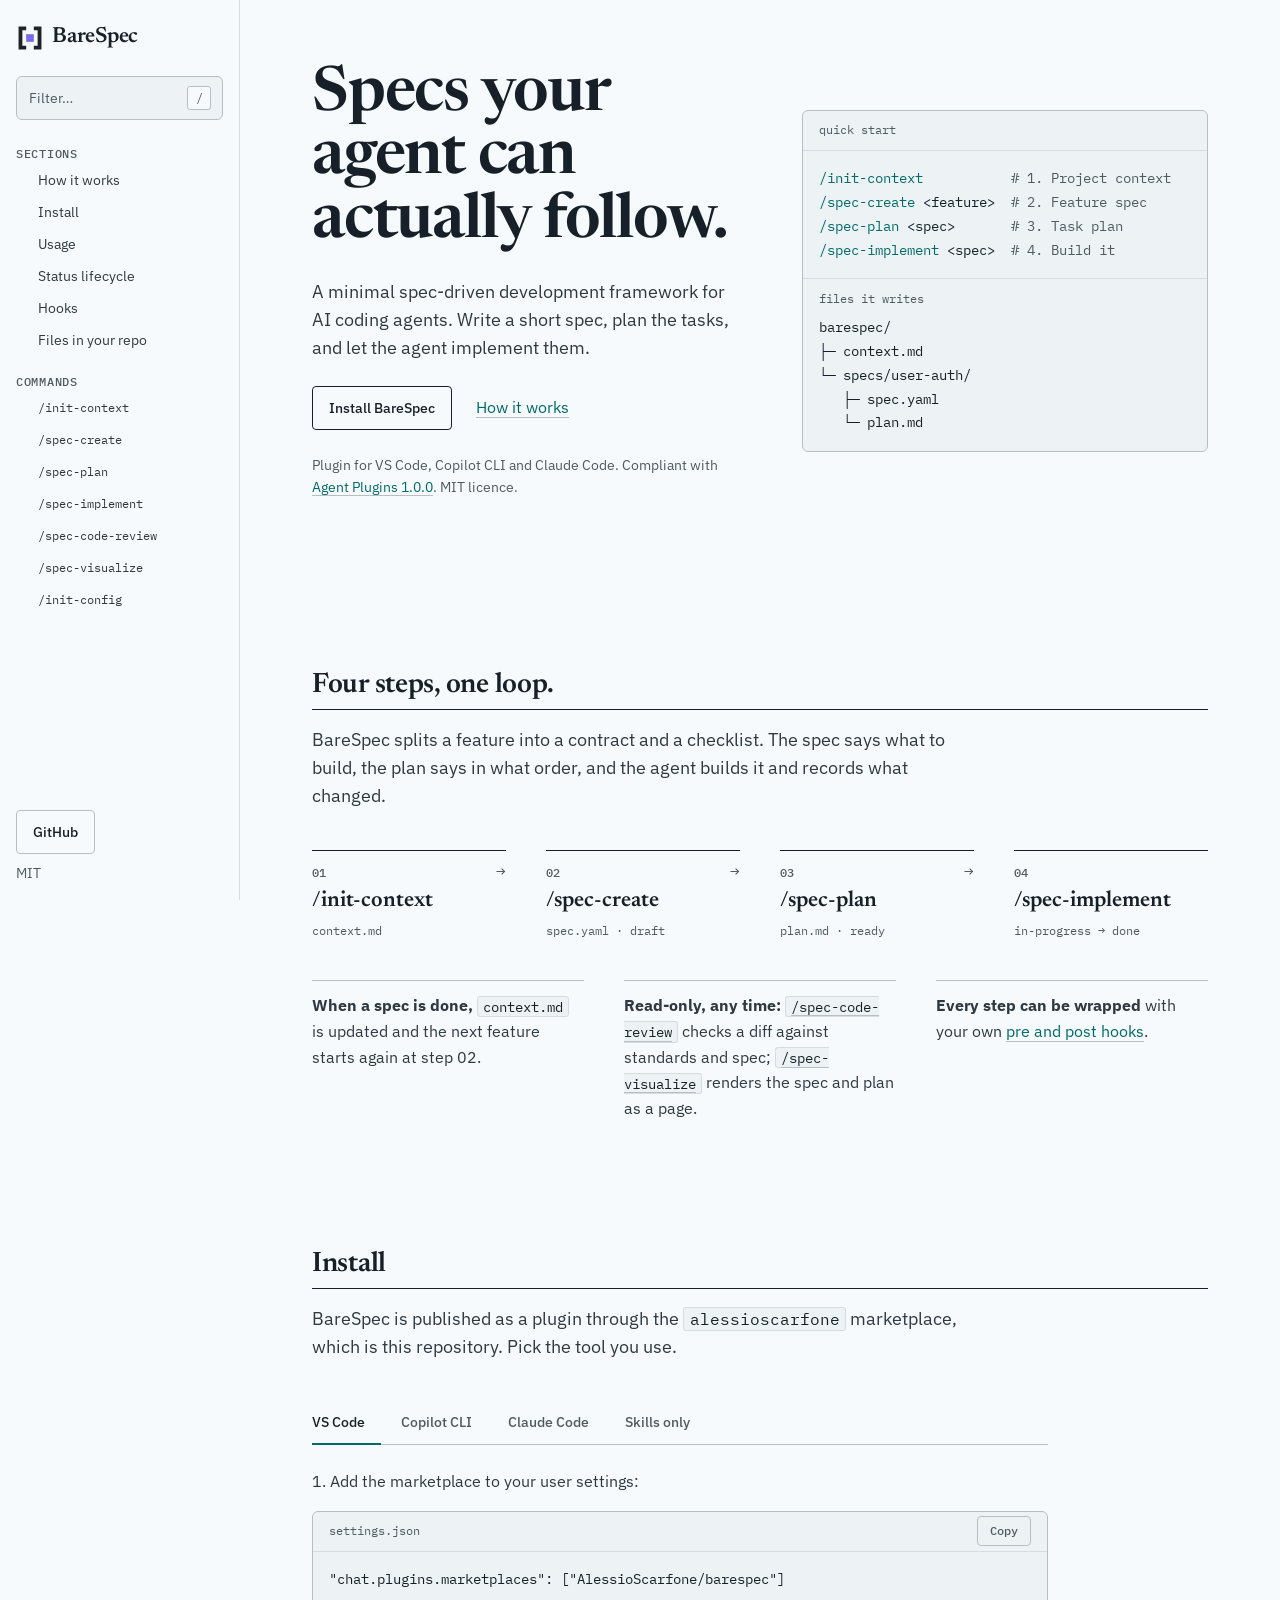
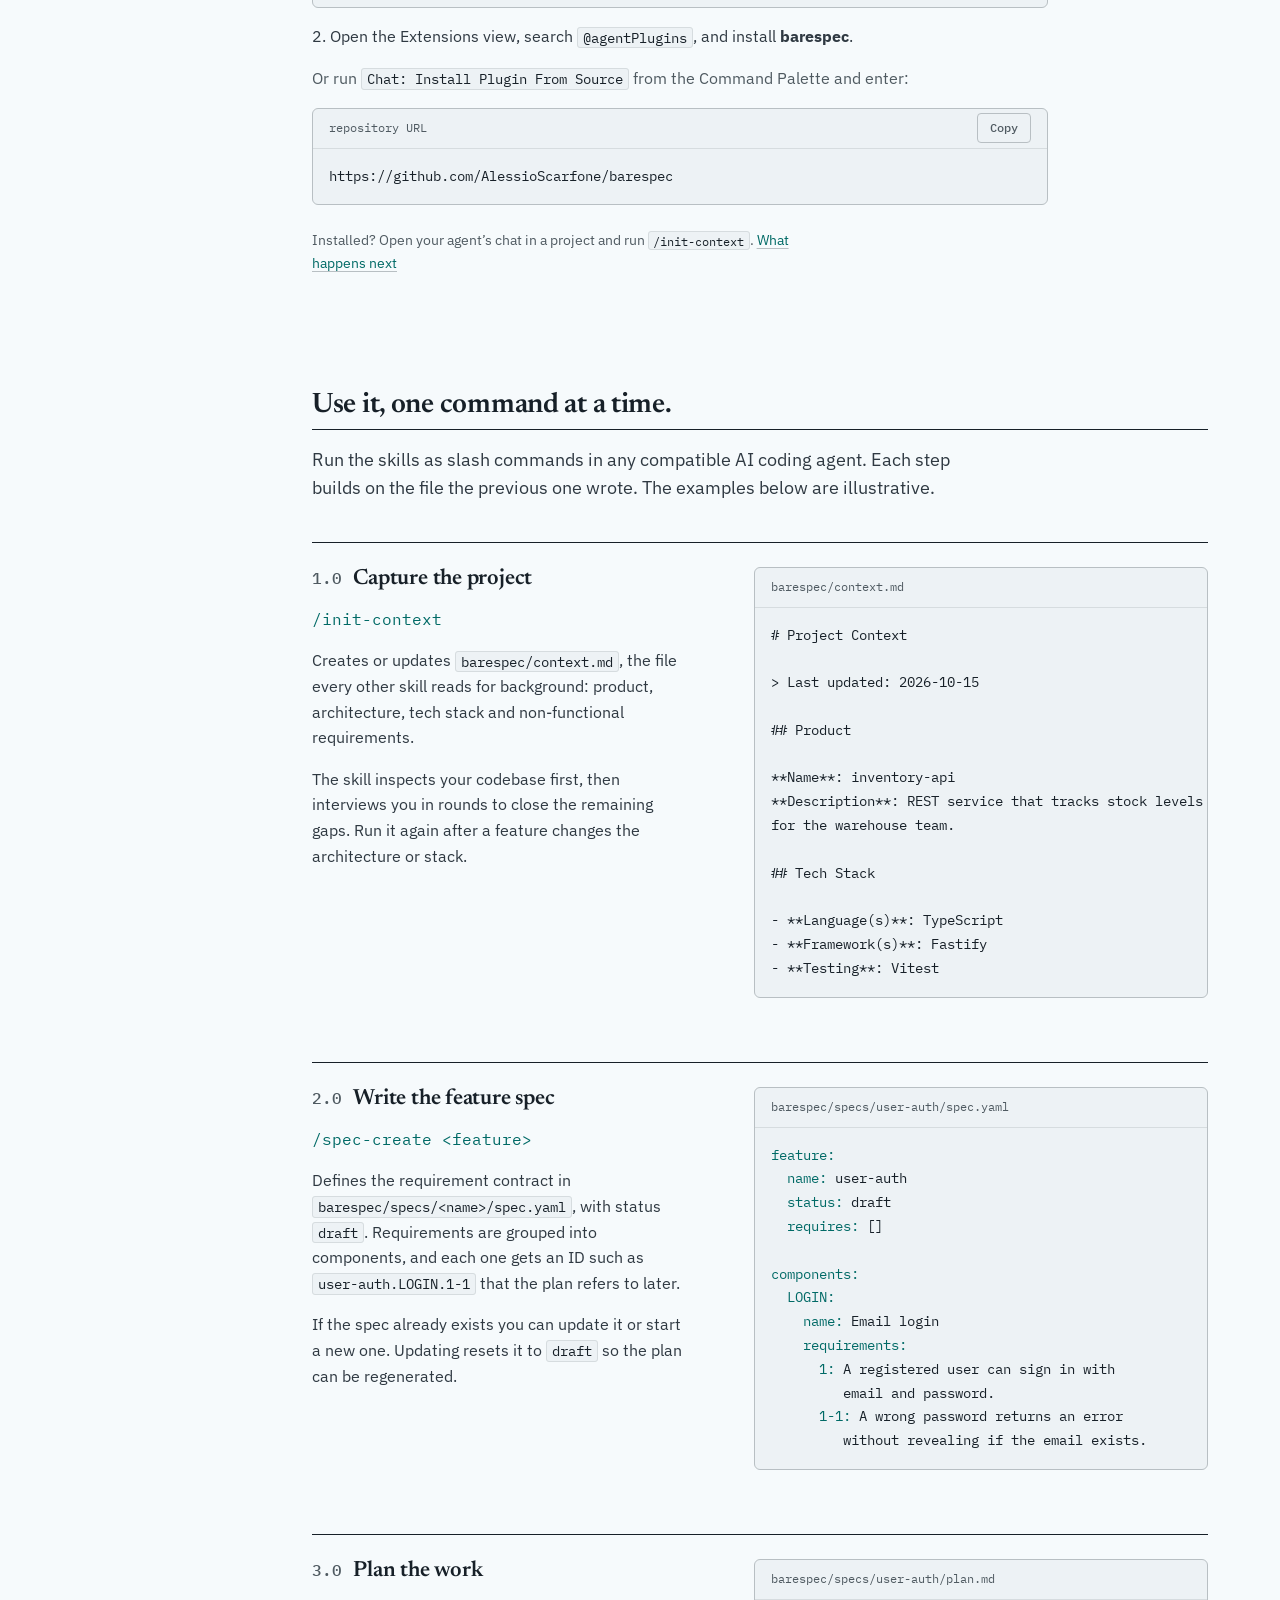
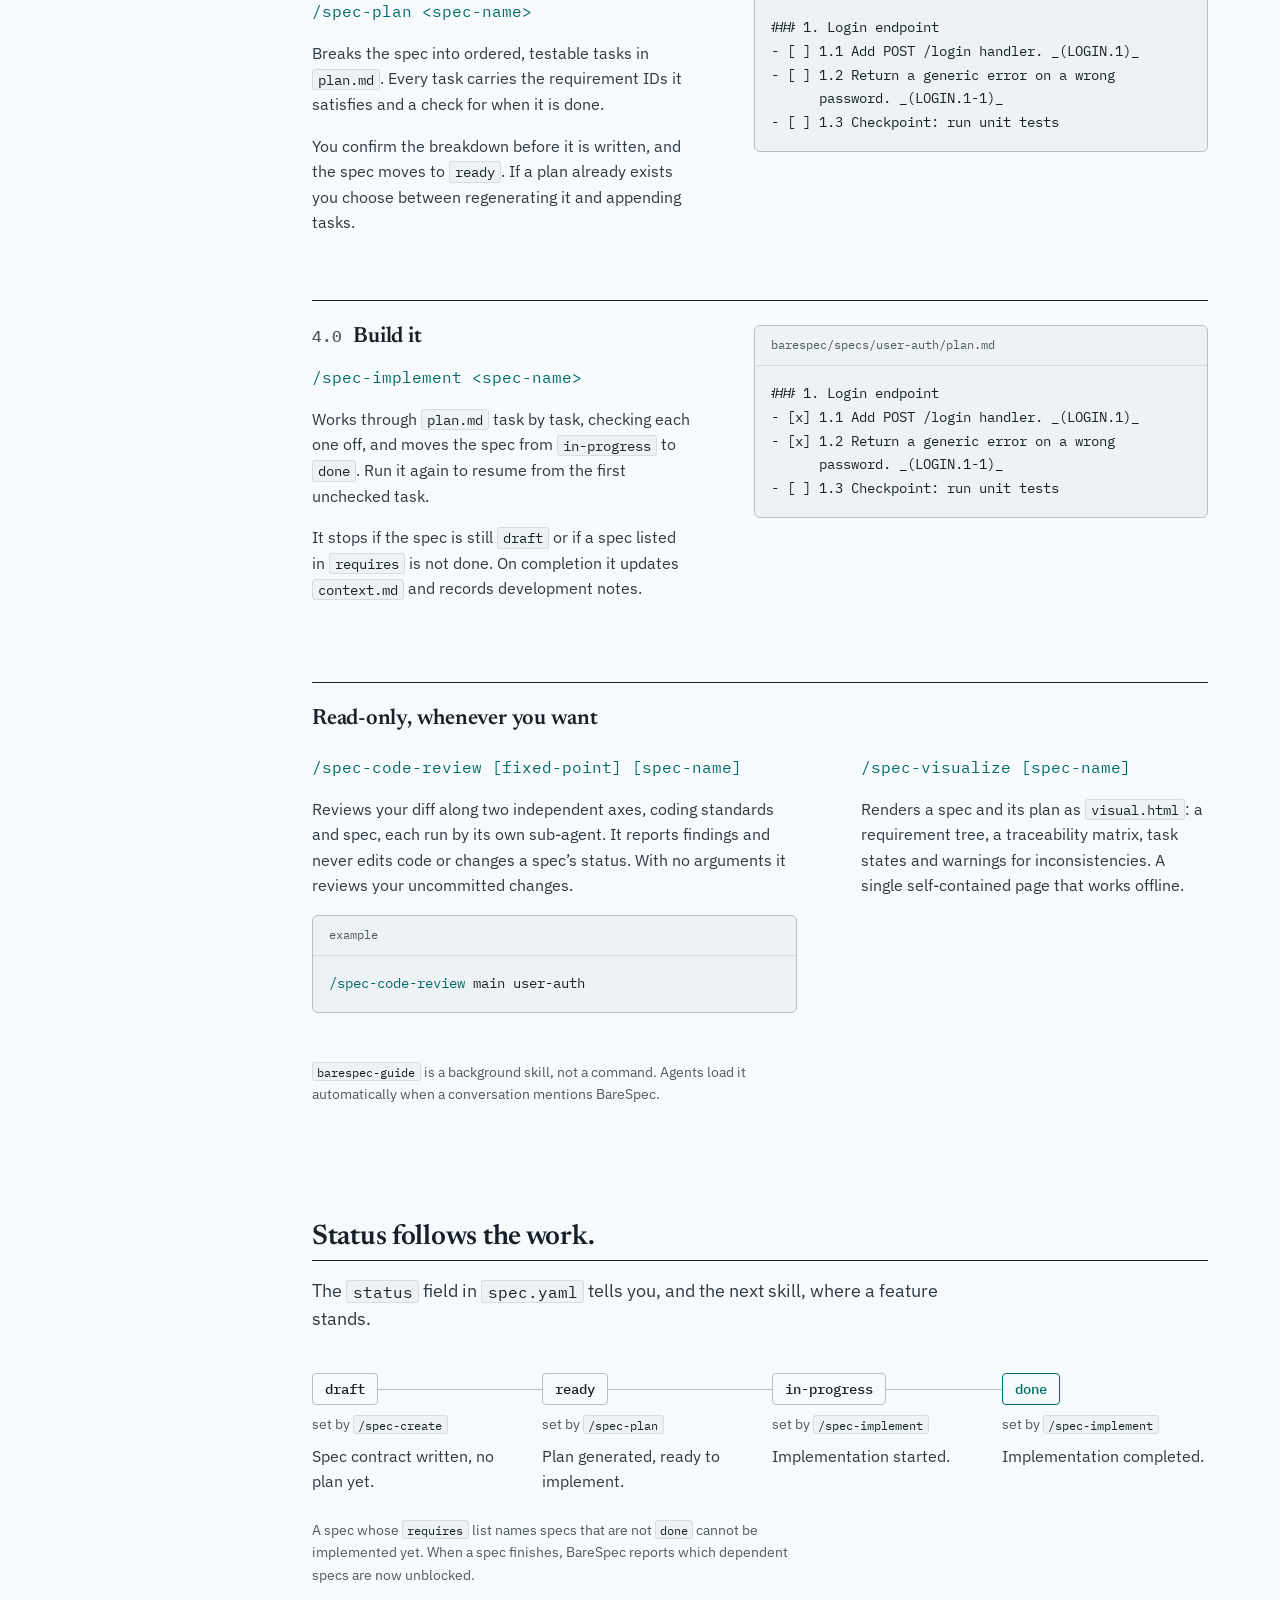
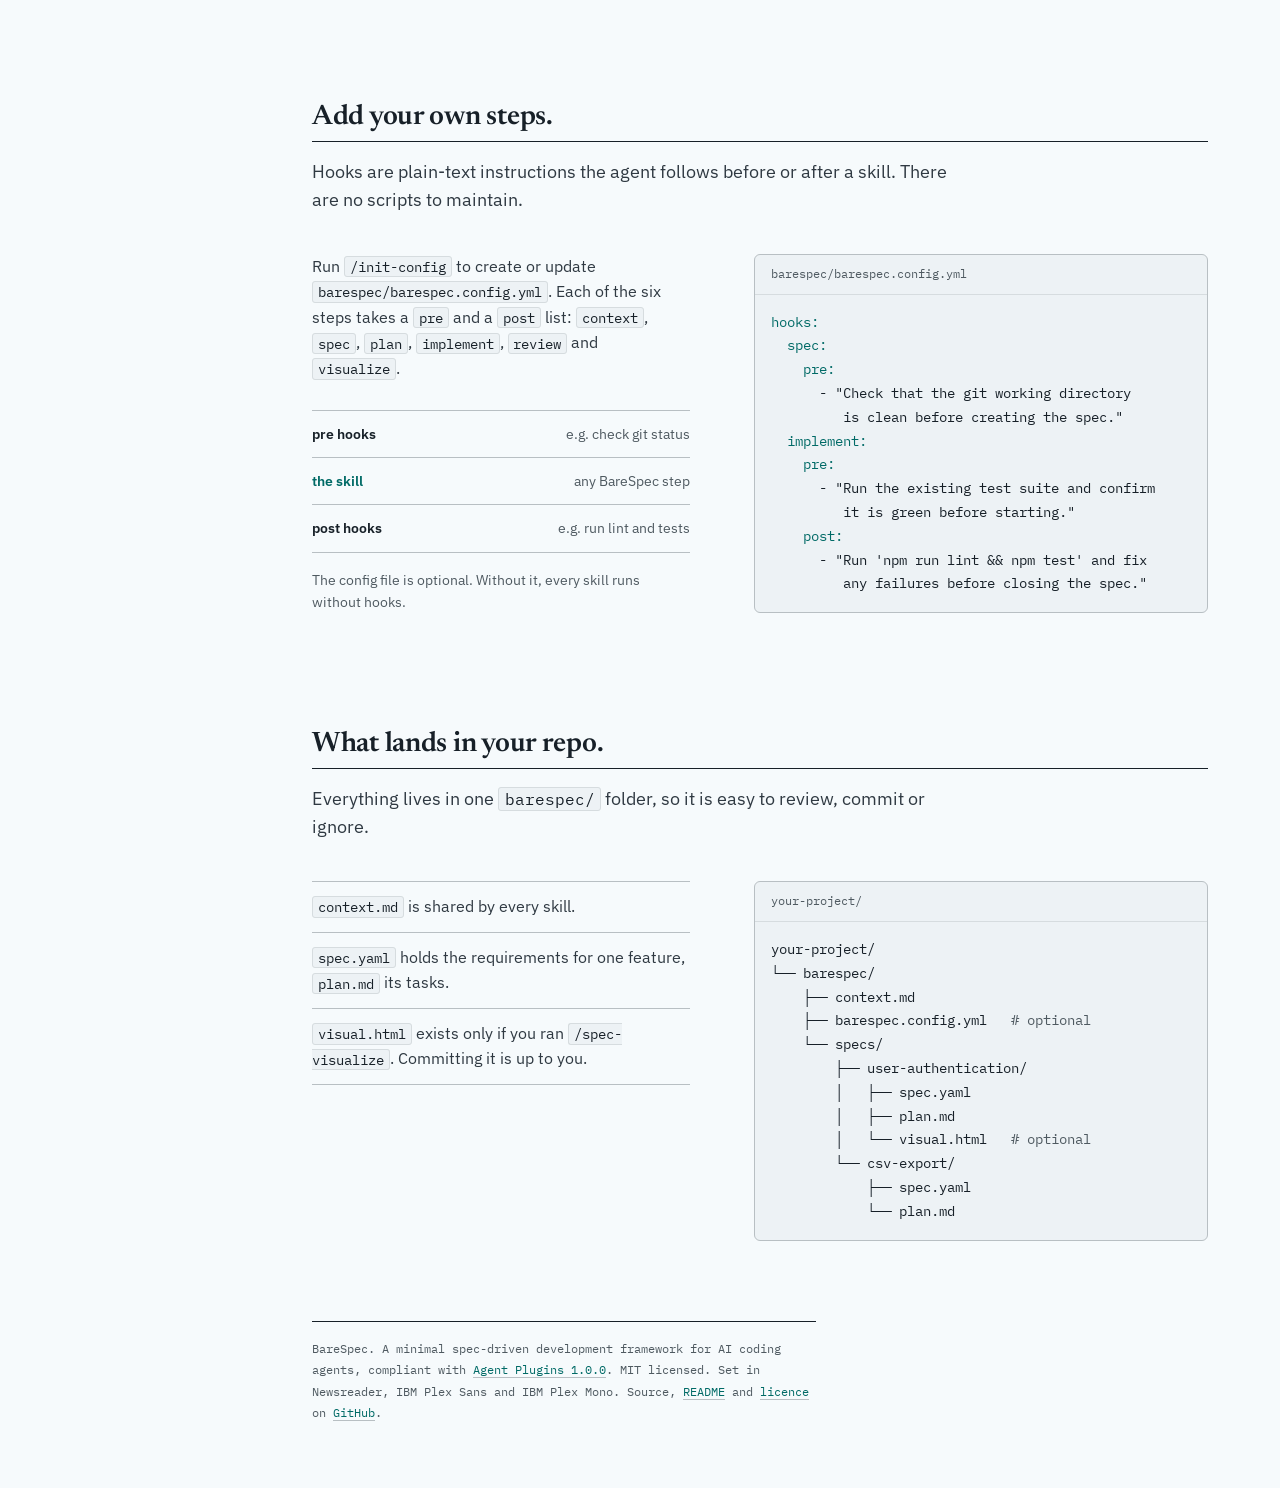
==== commit 8713d0a3: "docs: update GitHub Actions workflow and improve README for clarity; enhance script.js for better li" ====
--- a/public/index.html
+++ b/public/index.html
@@ -74,8 +74,9 @@
           <li><a class="rail__link rail__link--cmd" href="#stage-spec">/spec-create</a></li>
           <li><a class="rail__link rail__link--cmd" href="#stage-plan">/spec-plan</a></li>
           <li><a class="rail__link rail__link--cmd" href="#stage-implement">/spec-implement</a></li>
-          <li><a class="rail__link rail__link--cmd" href="#optional">/spec-code-review</a></li>
-          <li><a class="rail__link rail__link--cmd" href="#optional">/spec-visualize</a></li>
+          <li><a class="rail__link rail__link--cmd" href="#opt-review">/spec-code-review</a></li>
+          <li><a class="rail__link rail__link--cmd" href="#opt-visualize">/spec-visualize</a></li>
+          <li><a class="rail__link rail__link--cmd" href="#init-config">/init-config</a></li>
         </ul>
       </div>
       <p class="rail__empty" id="rail-empty" hidden>No match. Try “install” or “hooks”.</p>
@@ -310,7 +311,7 @@
         <div class="optional" id="optional">
           <h3 class="optional__title">Read-only, whenever you want</h3>
           <div class="optional__grid">
-            <div class="opt">
+            <div class="opt" id="opt-review">
               <p class="stage__cmd"><code>/spec-code-review [fixed-point] [spec-name]</code></p>
               <p>Reviews your diff along two independent axes, coding standards and spec, each run by its own sub-agent. It reports findings and never edits code or changes a spec’s status. With no arguments it reviews your uncommitted changes.</p>
               <figure class="code">
@@ -318,7 +319,7 @@
 <pre class="code__pre"><code><span class="k">/spec-code-review</span> main user-auth</code></pre>
               </figure>
             </div>
-            <div class="opt">
+            <div class="opt" id="opt-visualize">
               <p class="stage__cmd"><code>/spec-visualize [spec-name]</code></p>
               <p>Renders a spec and its plan as <code>visual.html</code>: a requirement tree, a traceability matrix, task states and warnings for inconsistencies. A single self-contained page that works offline.</p>
             </div>
@@ -360,7 +361,7 @@
       <section class="section wrap" id="hooks" aria-labelledby="hooks-title">
         <h2 class="sticky-head" id="hooks-title">Add your own steps.</h2>
         <p class="lede">Hooks are plain-text instructions the agent follows before or after a skill. There are no scripts to maintain.</p>
-        <div class="hooks">
+        <div class="hooks" id="init-config">
           <div class="hooks__text">
             <p>Run <code>/init-config</code> to create or update <code>barespec/barespec.config.yml</code>. Each of the six steps takes a <code>pre</code> and a <code>post</code> list: <code>context</code>, <code>spec</code>, <code>plan</code>, <code>implement</code>, <code>review</code> and <code>visualize</code>.</p>
             <ol class="hookflow" aria-label="Hook order">
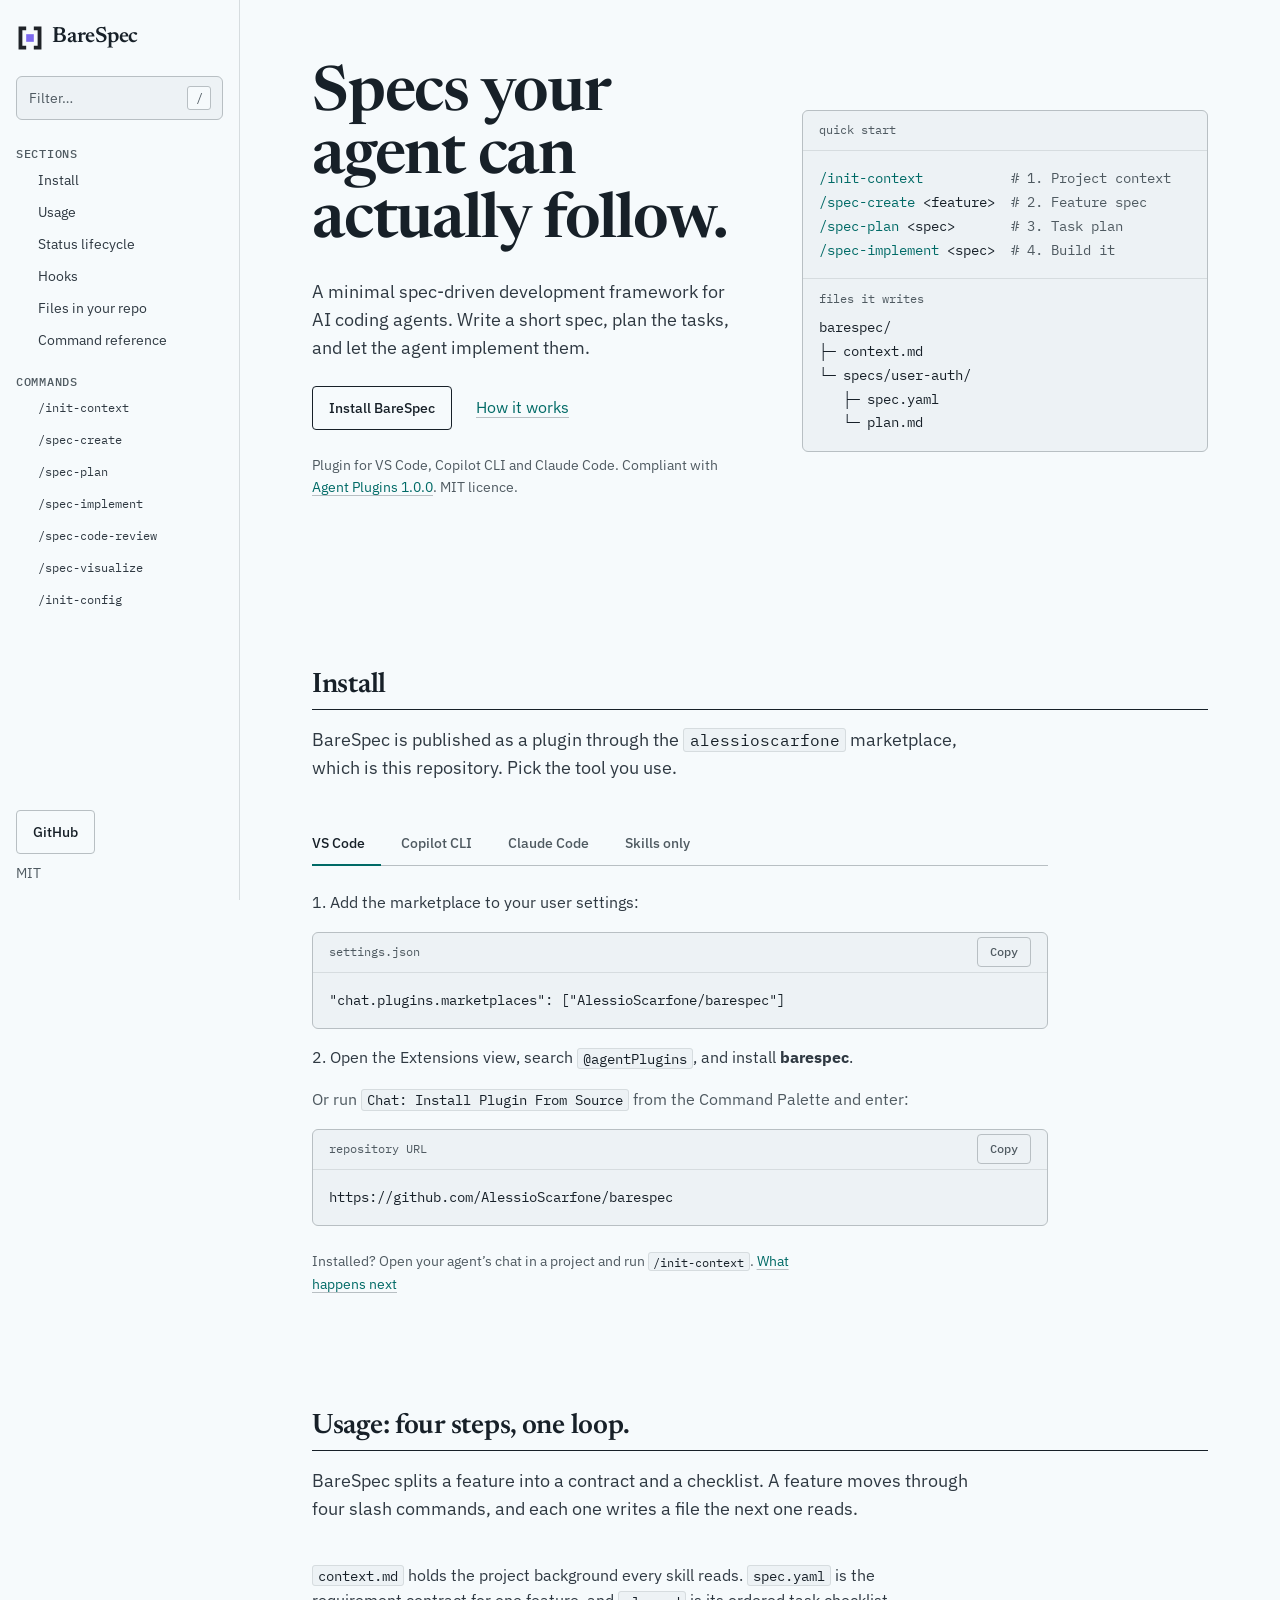
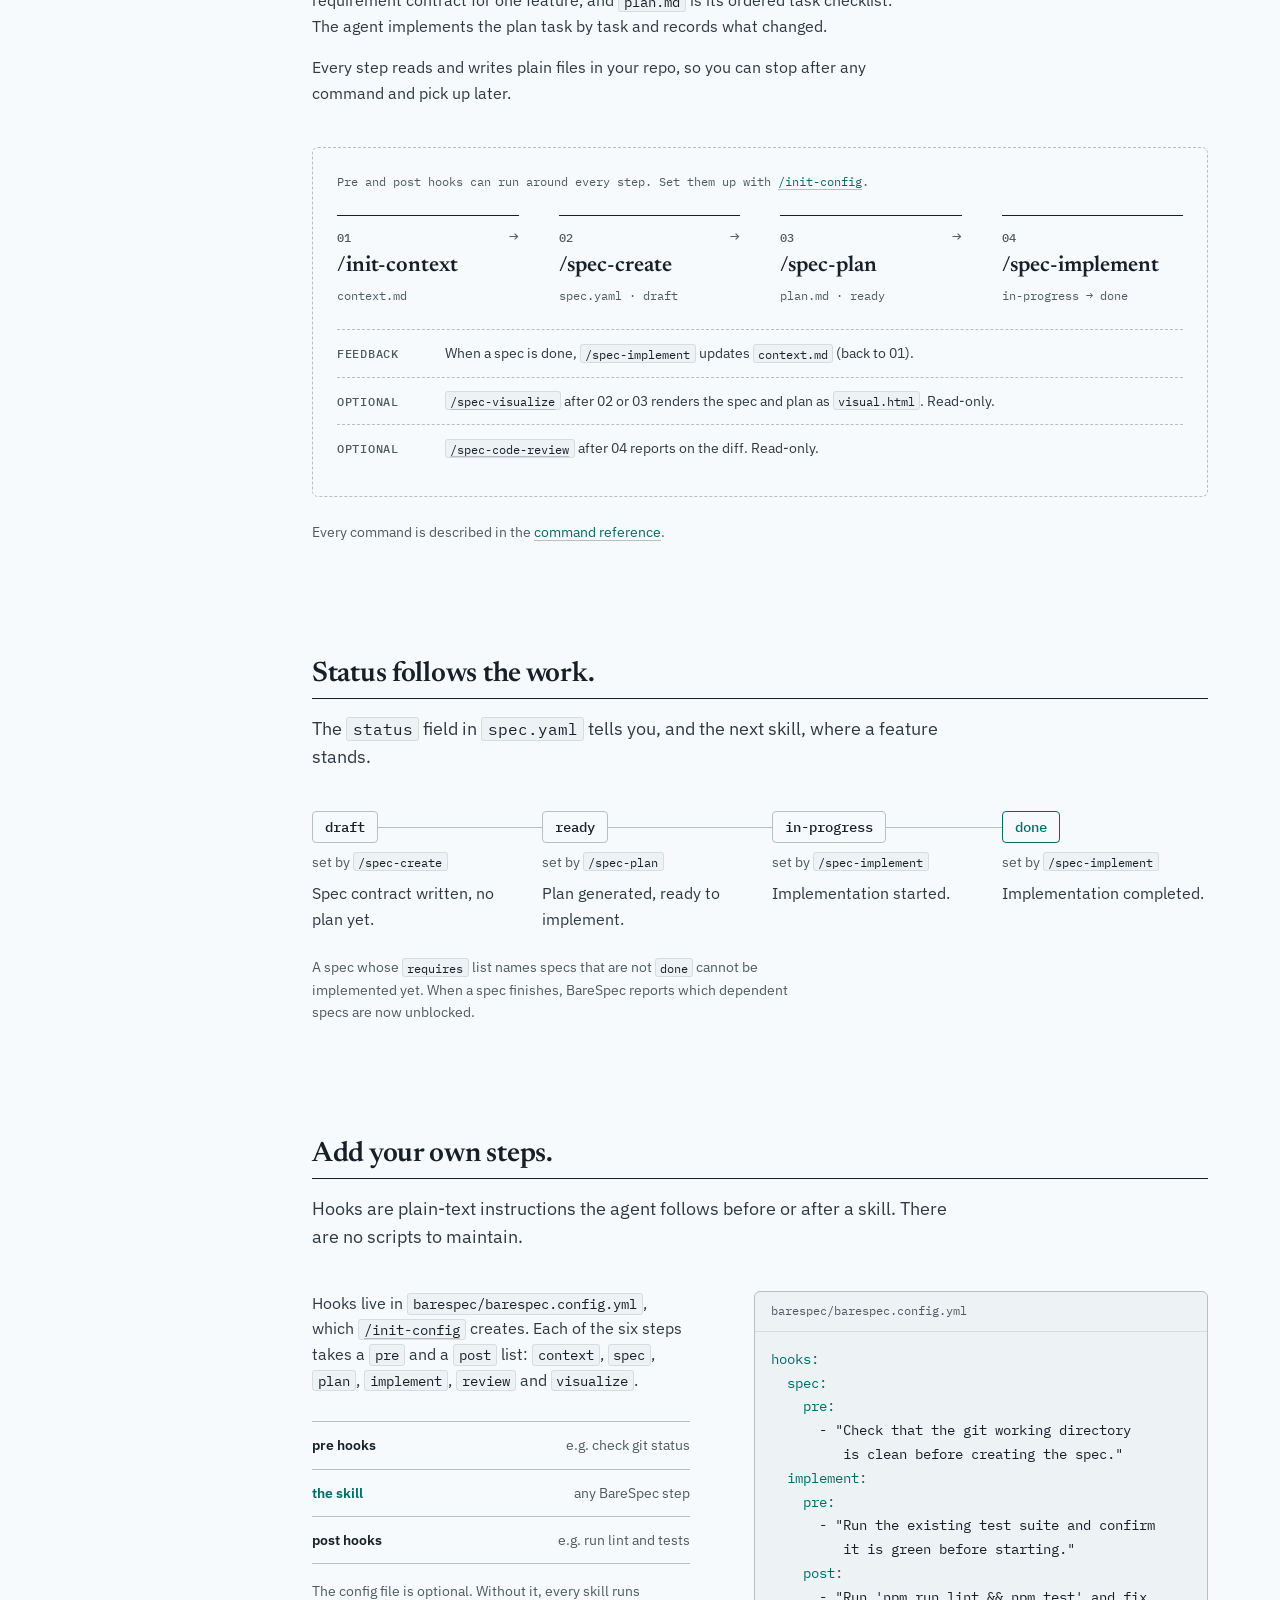
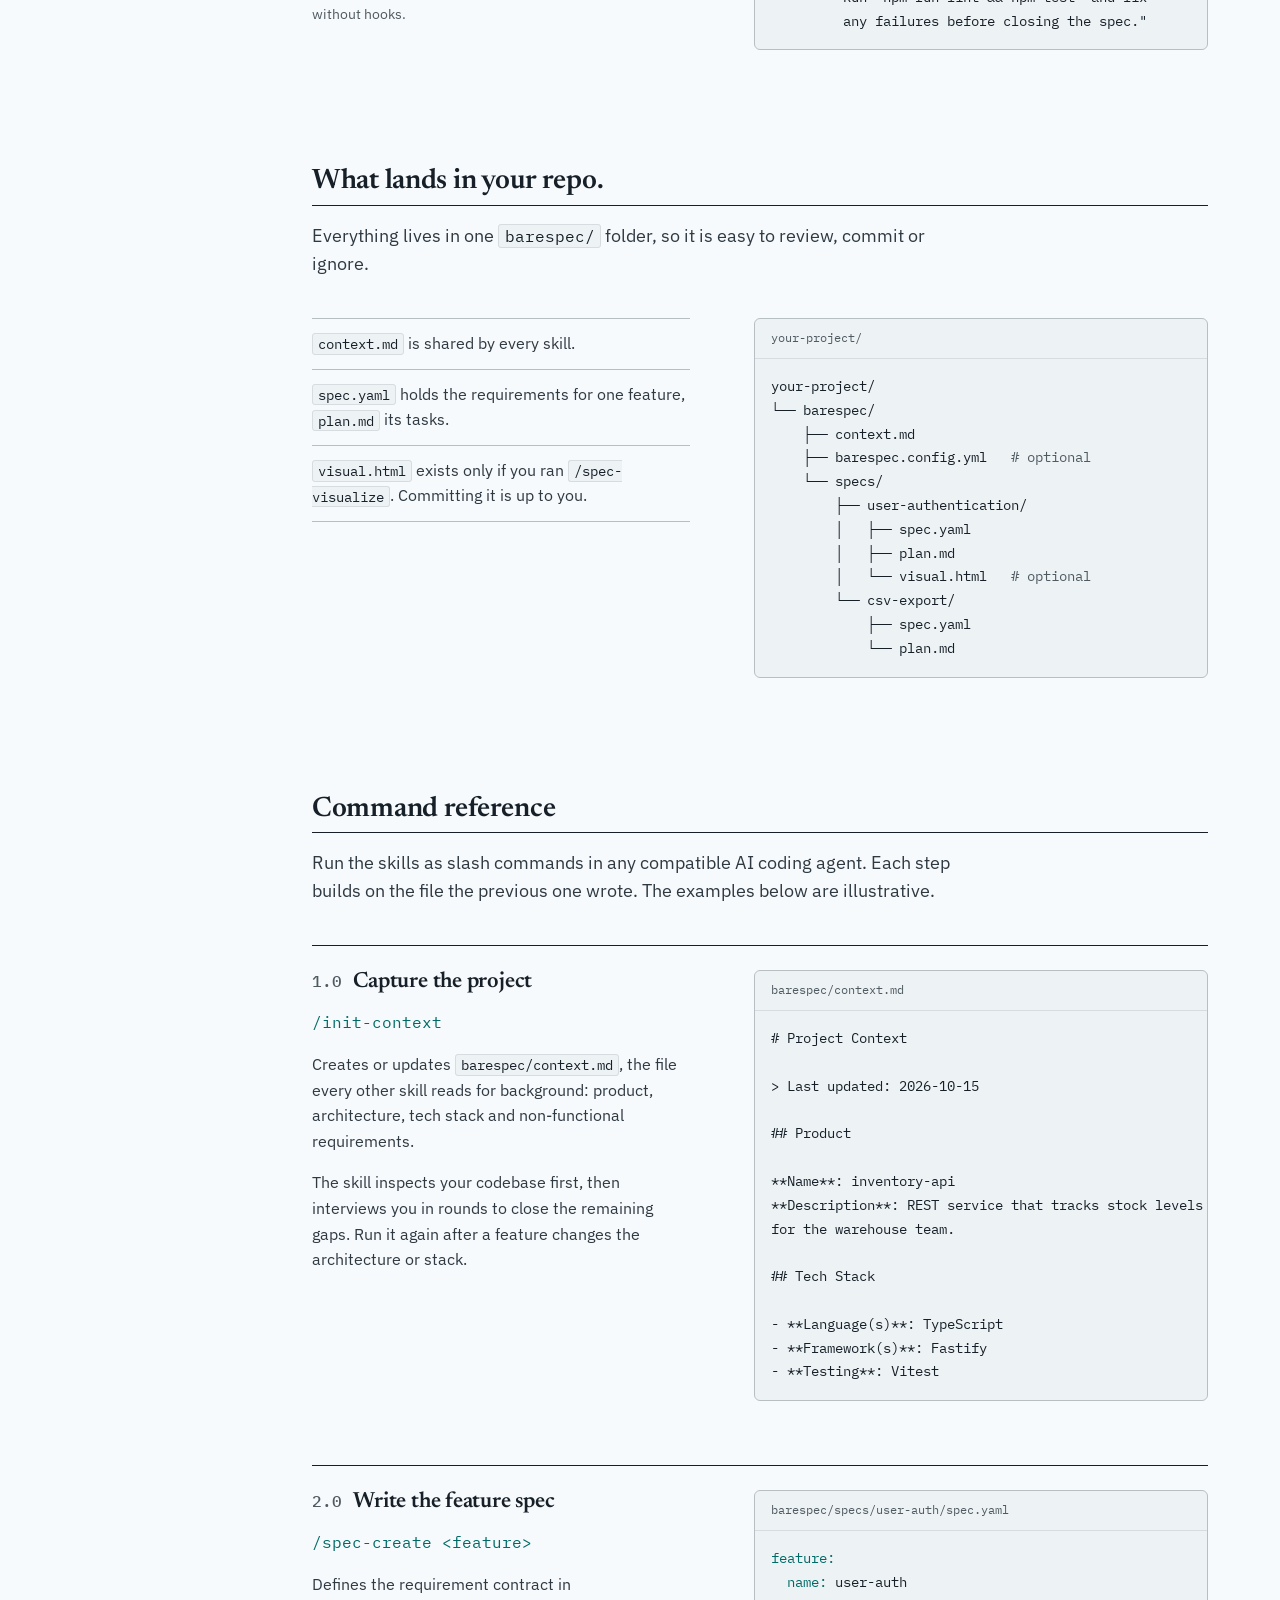
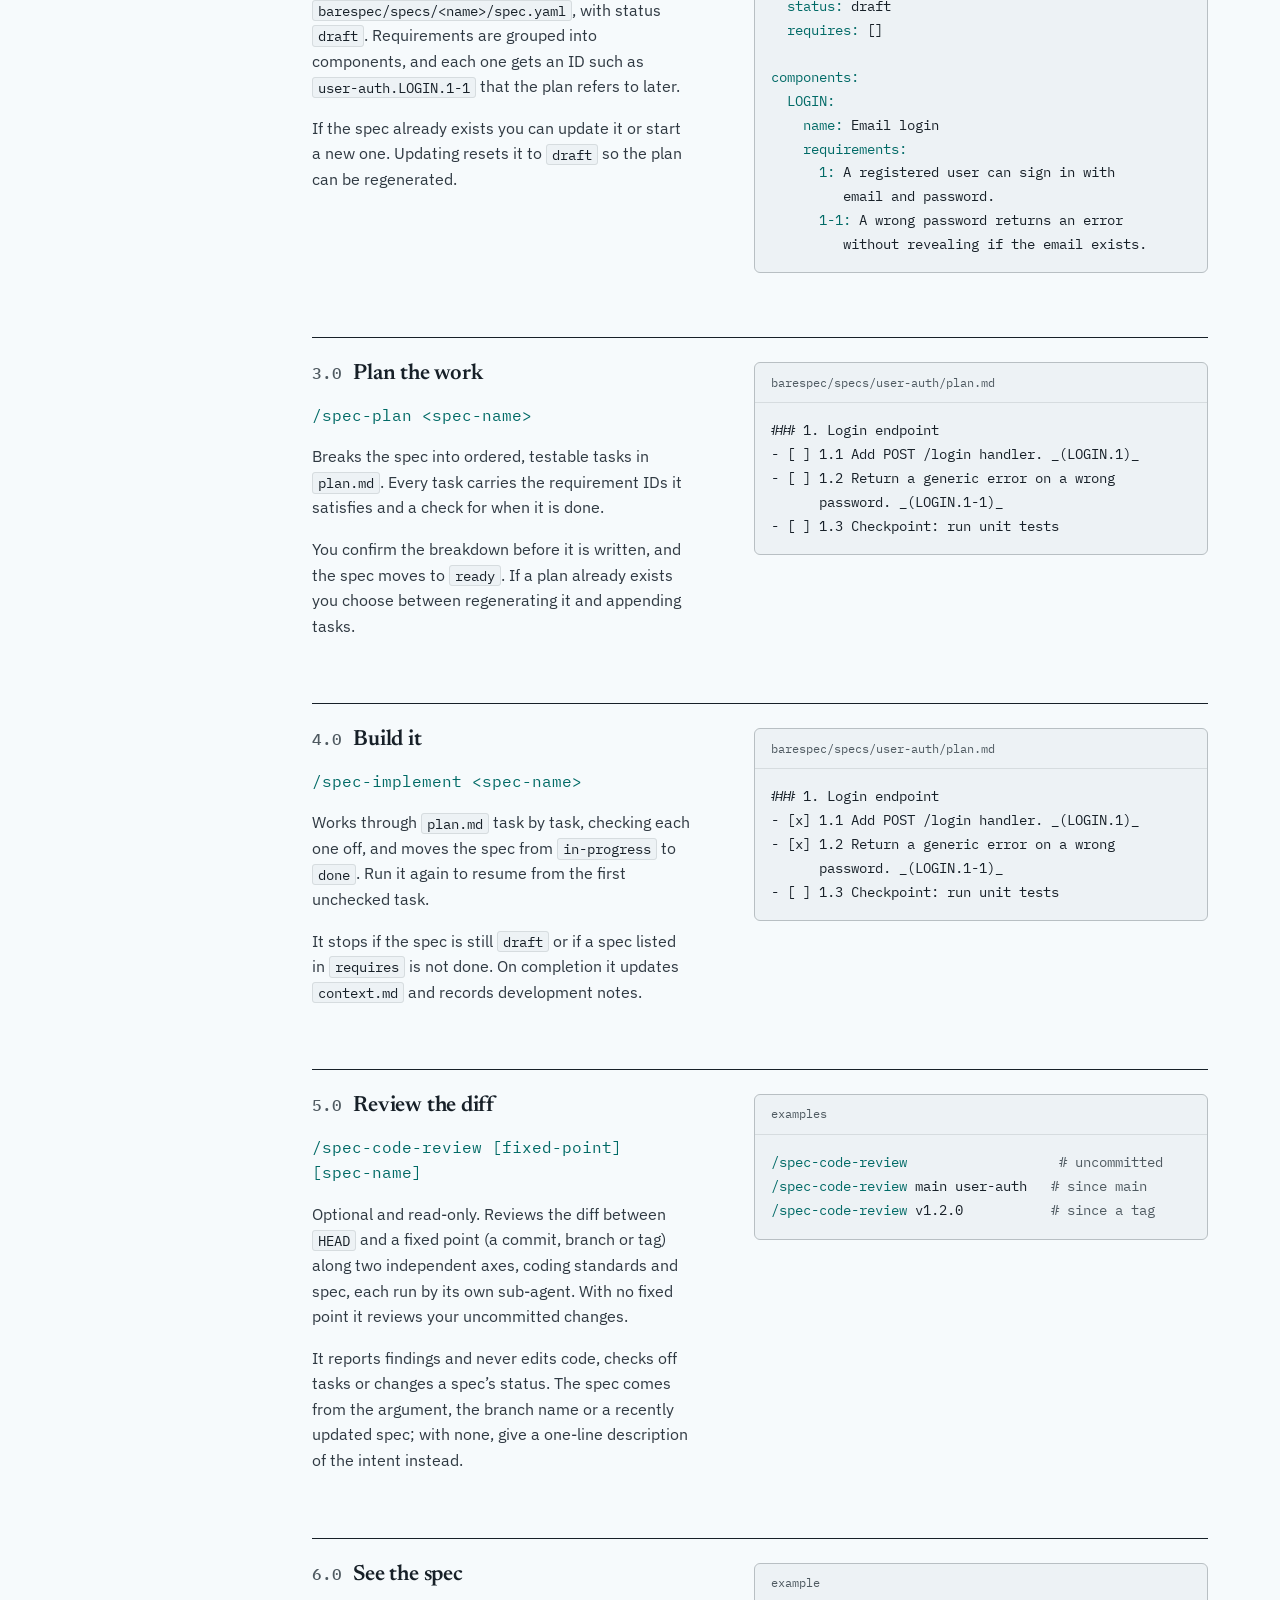
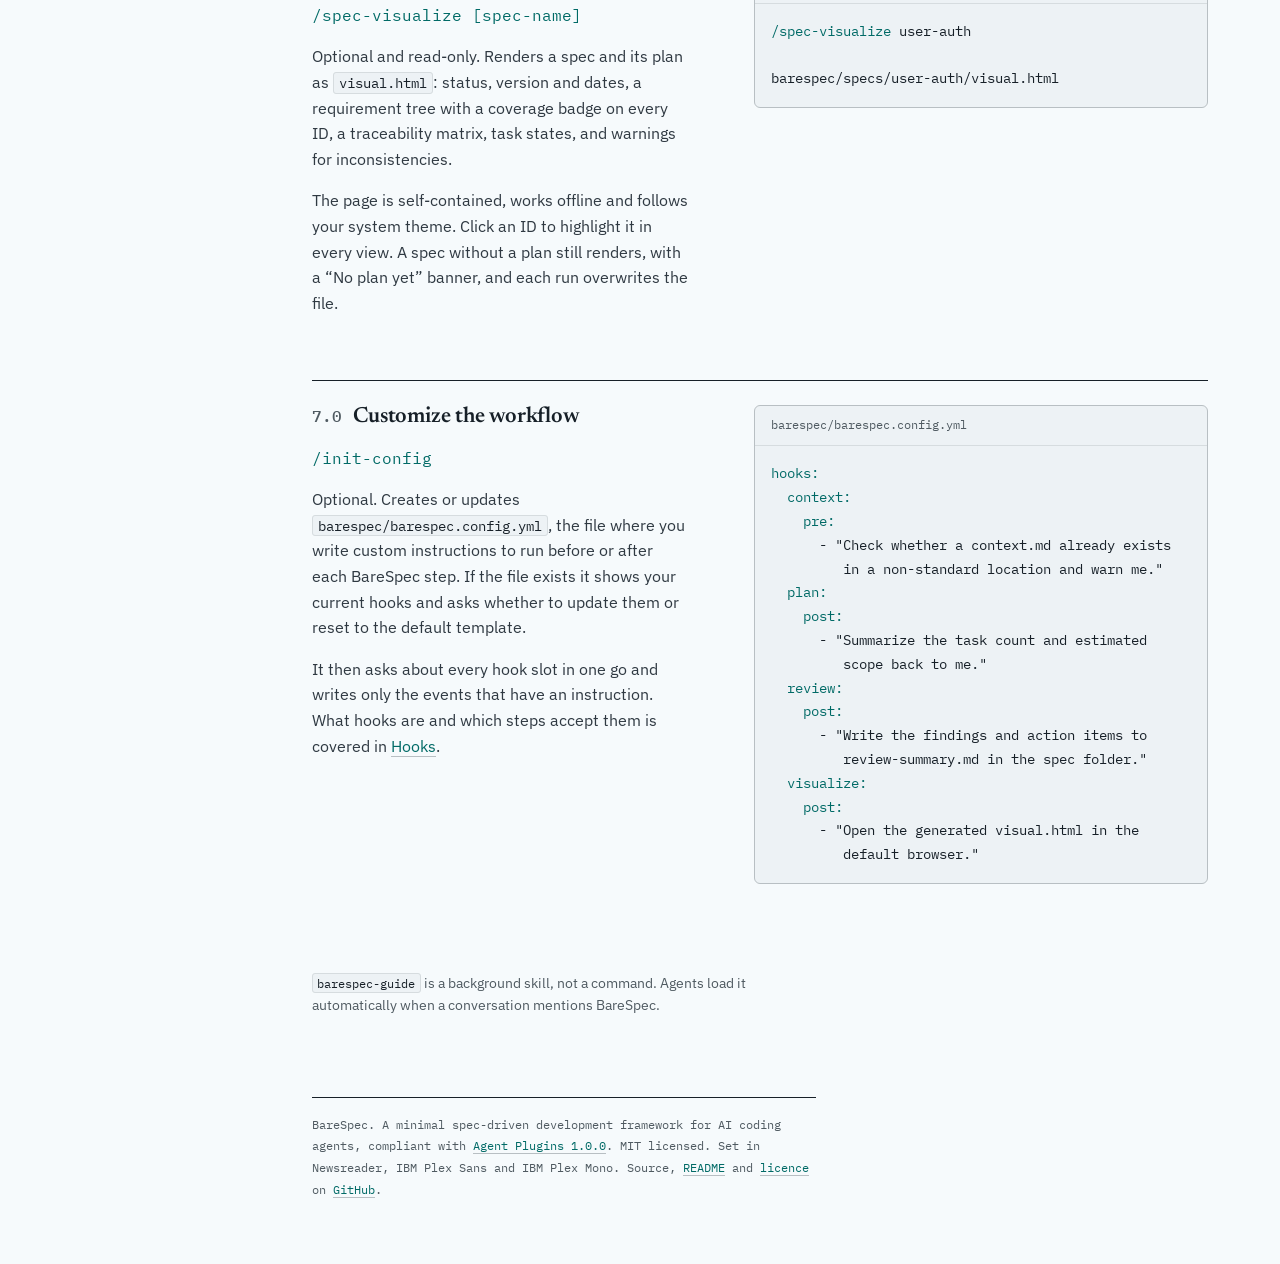
==== commit d5773c6c: "style: enhance layout and styling for diagrams and command references; remove unused optional sectio" ====
--- a/public/index.html
+++ b/public/index.html
@@ -59,12 +59,12 @@
       <div class="rail__sec">
         <p class="rail__group">Sections</p>
         <ul class="rail__list">
-          <li><a class="rail__link" href="#how">How it works</a></li>
           <li><a class="rail__link" href="#install">Install</a></li>
           <li><a class="rail__link" href="#usage">Usage</a></li>
           <li><a class="rail__link" href="#lifecycle">Status lifecycle</a></li>
           <li><a class="rail__link" href="#hooks">Hooks</a></li>
           <li><a class="rail__link" href="#files">Files in your repo</a></li>
+          <li><a class="rail__link" href="#commands">Command reference</a></li>
         </ul>
       </div>
       <div class="rail__sec">
@@ -76,7 +76,7 @@
           <li><a class="rail__link rail__link--cmd" href="#stage-implement">/spec-implement</a></li>
           <li><a class="rail__link rail__link--cmd" href="#opt-review">/spec-code-review</a></li>
           <li><a class="rail__link rail__link--cmd" href="#opt-visualize">/spec-visualize</a></li>
-          <li><a class="rail__link rail__link--cmd" href="#init-config">/init-config</a></li>
+          <li><a class="rail__link rail__link--cmd" href="#stage-config">/init-config</a></li>
         </ul>
       </div>
       <p class="rail__empty" id="rail-empty" hidden>No match. Try “install” or “hooks”.</p>
@@ -98,7 +98,7 @@
           <p class="lede">A minimal spec-driven development framework for AI coding agents. Write a short spec, plan the tasks, and let the agent implement them.</p>
           <div class="hero__cta">
             <a class="btn btn--primary" href="#install">Install BareSpec</a>
-            <a class="link" href="#how">How it works</a>
+            <a class="link" href="#usage">How it works</a>
           </div>
           <p class="hero__meta">Plugin for VS Code, Copilot CLI and Claude Code. Compliant with <a class="link" href="https://agent-plugins.org/">Agent Plugins 1.0.0</a>. MIT licence.</p>
         </div>
@@ -122,41 +122,6 @@
         </div>
       </section>
 
-      <!-- How it works -->
-      <section class="section wrap" id="how" aria-labelledby="how-title">
-        <h2 class="sticky-head" id="how-title">Four steps, one loop.</h2>
-        <p class="lede">BareSpec splits a feature into a contract and a checklist. The spec says what to build, the plan says in what order, and the agent builds it and records what changed.</p>
-
-        <ol class="flow" aria-label="BareSpec workflow">
-          <li class="flow__step">
-            <span class="flow__n">01</span>
-            <a class="flow__cmd" href="#stage-context">/init-context</a>
-            <span class="flow__out">context.md</span>
-          </li>
-          <li class="flow__step">
-            <span class="flow__n">02</span>
-            <a class="flow__cmd" href="#stage-spec">/spec-create</a>
-            <span class="flow__out">spec.yaml · draft</span>
-          </li>
-          <li class="flow__step">
-            <span class="flow__n">03</span>
-            <a class="flow__cmd" href="#stage-plan">/spec-plan</a>
-            <span class="flow__out">plan.md · ready</span>
-          </li>
-          <li class="flow__step">
-            <span class="flow__n">04</span>
-            <a class="flow__cmd" href="#stage-implement">/spec-implement</a>
-            <span class="flow__out">in-progress → done</span>
-          </li>
-        </ol>
-
-        <ul class="flow__notes">
-          <li><strong>When a spec is done,</strong> <code>context.md</code> is updated and the next feature starts again at step 02.</li>
-          <li><strong>Read-only, any time:</strong> <a class="link" href="#optional"><code>/spec-code-review</code></a> checks a diff against standards and spec; <a class="link" href="#optional"><code>/spec-visualize</code></a> renders the spec and plan as a page.</li>
-          <li><strong>Every step can be wrapped</strong> with your own <a class="link" href="#hooks">pre and post hooks</a>.</li>
-        </ul>
-      </section>
-
       <!-- Install -->
       <section class="section wrap" id="install" aria-labelledby="install-title">
         <h2 class="sticky-head" id="install-title">Install</h2>
@@ -217,115 +182,50 @@
         <p class="note">Installed? Open your agent’s chat in a project and run <code>/init-context</code>. <a class="link" href="#usage">What happens next</a></p>
       </section>
 
-      <!-- Usage -->
+      <!-- Usage: what BareSpec is and how it works -->
       <section class="section wrap" id="usage" aria-labelledby="usage-title">
-        <h2 class="sticky-head" id="usage-title">Use it, one command at a time.</h2>
-        <p class="lede">Run the skills as slash commands in any compatible AI coding agent. Each step builds on the file the previous one wrote. The examples below are illustrative.</p>
-
-        <article class="stage" id="stage-context" data-stage>
-          <div class="stage__text">
-            <h3 class="stage__title"><span class="stage__n">1.0</span> Capture the project</h3>
-            <p class="stage__cmd"><code>/init-context</code></p>
-            <p>Creates or updates <code>barespec/context.md</code>, the file every other skill reads for background: product, architecture, tech stack and non-functional requirements.</p>
-            <p>The skill inspects your codebase first, then interviews you in rounds to close the remaining gaps. Run it again after a feature changes the architecture or stack.</p>
-          </div>
-          <figure class="code">
-            <figcaption class="code__bar"><span class="code__name">barespec/context.md</span></figcaption>
-<pre class="code__pre"><code># Project Context
-
-&gt; Last updated: 2026-10-15
-
-## Product
-
-**Name**: inventory-api
-**Description**: REST service that tracks stock levels
-for the warehouse team.
-
-## Tech Stack
-
-- **Language(s)**: TypeScript
-- **Framework(s)**: Fastify
-- **Testing**: Vitest</code></pre>
-          </figure>
-        </article>
-
-        <article class="stage" id="stage-spec" data-stage>
-          <div class="stage__text">
-            <h3 class="stage__title"><span class="stage__n">2.0</span> Write the feature spec</h3>
-            <p class="stage__cmd"><code>/spec-create &lt;feature&gt;</code></p>
-            <p>Defines the requirement contract in <code>barespec/specs/&lt;name&gt;/spec.yaml</code>, with status <code>draft</code>. Requirements are grouped into components, and each one gets an ID such as <code>user-auth.LOGIN.1-1</code> that the plan refers to later.</p>
-            <p>If the spec already exists you can update it or start a new one. Updating resets it to <code>draft</code> so the plan can be regenerated.</p>
-          </div>
-          <figure class="code">
-            <figcaption class="code__bar"><span class="code__name">barespec/specs/user-auth/spec.yaml</span></figcaption>
-<pre class="code__pre"><code><span class="k">feature:</span>
-  <span class="k">name:</span> user-auth
-  <span class="k">status:</span> draft
-  <span class="k">requires:</span> []
-
-<span class="k">components:</span>
-  <span class="k">LOGIN:</span>
-    <span class="k">name:</span> Email login
-    <span class="k">requirements:</span>
-      <span class="k">1:</span> A registered user can sign in with
-         email and password.
-      <span class="k">1-1:</span> A wrong password returns an error
-         without revealing if the email exists.</code></pre>
-          </figure>
-        </article>
-
-        <article class="stage" id="stage-plan" data-stage>
-          <div class="stage__text">
-            <h3 class="stage__title"><span class="stage__n">3.0</span> Plan the work</h3>
-            <p class="stage__cmd"><code>/spec-plan &lt;spec-name&gt;</code></p>
-            <p>Breaks the spec into ordered, testable tasks in <code>plan.md</code>. Every task carries the requirement IDs it satisfies and a check for when it is done.</p>
-            <p>You confirm the breakdown before it is written, and the spec moves to <code>ready</code>. If a plan already exists you choose between regenerating it and appending tasks.</p>
-          </div>
-          <figure class="code">
-            <figcaption class="code__bar"><span class="code__name">barespec/specs/user-auth/plan.md</span></figcaption>
-<pre class="code__pre"><code>### 1. Login endpoint
-- [ ] 1.1 Add POST /login handler. _(LOGIN.1)_
-- [ ] 1.2 Return a generic error on a wrong
-      password. _(LOGIN.1-1)_
-- [ ] 1.3 Checkpoint: run unit tests</code></pre>
-          </figure>
-        </article>
-
-        <article class="stage" id="stage-implement" data-stage>
-          <div class="stage__text">
-            <h3 class="stage__title"><span class="stage__n">4.0</span> Build it</h3>
-            <p class="stage__cmd"><code>/spec-implement &lt;spec-name&gt;</code></p>
-            <p>Works through <code>plan.md</code> task by task, checking each one off, and moves the spec from <code>in-progress</code> to <code>done</code>. Run it again to resume from the first unchecked task.</p>
-            <p>It stops if the spec is still <code>draft</code> or if a spec listed in <code>requires</code> is not done. On completion it updates <code>context.md</code> and records development notes.</p>
-          </div>
-          <figure class="code">
-            <figcaption class="code__bar"><span class="code__name">barespec/specs/user-auth/plan.md</span></figcaption>
-<pre class="code__pre"><code>### 1. Login endpoint
-- [x] 1.1 Add POST /login handler. _(LOGIN.1)_
-- [x] 1.2 Return a generic error on a wrong
-      password. _(LOGIN.1-1)_
-- [ ] 1.3 Checkpoint: run unit tests</code></pre>
-          </figure>
-        </article>
-
-        <div class="optional" id="optional">
-          <h3 class="optional__title">Read-only, whenever you want</h3>
-          <div class="optional__grid">
-            <div class="opt" id="opt-review">
-              <p class="stage__cmd"><code>/spec-code-review [fixed-point] [spec-name]</code></p>
-              <p>Reviews your diff along two independent axes, coding standards and spec, each run by its own sub-agent. It reports findings and never edits code or changes a spec’s status. With no arguments it reviews your uncommitted changes.</p>
-              <figure class="code">
-                <figcaption class="code__bar"><span class="code__name">example</span></figcaption>
-<pre class="code__pre"><code><span class="k">/spec-code-review</span> main user-auth</code></pre>
-              </figure>
-            </div>
-            <div class="opt" id="opt-visualize">
-              <p class="stage__cmd"><code>/spec-visualize [spec-name]</code></p>
-              <p>Renders a spec and its plan as <code>visual.html</code>: a requirement tree, a traceability matrix, task states and warnings for inconsistencies. A single self-contained page that works offline.</p>
-            </div>
-          </div>
-          <p class="note"><code>barespec-guide</code> is a background skill, not a command. Agents load it automatically when a conversation mentions BareSpec.</p>
-        </div>
+        <h2 class="sticky-head" id="usage-title">Usage: four steps, one loop.</h2>
+        <p class="lede">BareSpec splits a feature into a contract and a checklist. A feature moves through four slash commands, and each one writes a file the next one reads.</p>
+
+        <div class="intro">
+          <p><code>context.md</code> holds the project background every skill reads. <code>spec.yaml</code> is the requirement contract for one feature, and <code>plan.md</code> is its ordered task checklist. The agent implements the plan task by task and records what changed.</p>
+          <p>Every step reads and writes plain files in your repo, so you can stop after any command and pick up later.</p>
+        </div>
+
+        <figure class="diagram" aria-label="BareSpec workflow">
+          <p class="diagram__zone">Pre and post hooks can run around every step. Set them up with <a class="link" href="#stage-config"><code>/init-config</code></a>.</p>
+
+          <ol class="flow">
+            <li class="flow__step">
+              <span class="flow__n">01</span>
+              <a class="flow__cmd" href="#stage-context">/init-context</a>
+              <span class="flow__out">context.md</span>
+            </li>
+            <li class="flow__step">
+              <span class="flow__n">02</span>
+              <a class="flow__cmd" href="#stage-spec">/spec-create</a>
+              <span class="flow__out">spec.yaml · draft</span>
+            </li>
+            <li class="flow__step">
+              <span class="flow__n">03</span>
+              <a class="flow__cmd" href="#stage-plan">/spec-plan</a>
+              <span class="flow__out">plan.md · ready</span>
+            </li>
+            <li class="flow__step">
+              <span class="flow__n">04</span>
+              <a class="flow__cmd" href="#stage-implement">/spec-implement</a>
+              <span class="flow__out">in-progress → done</span>
+            </li>
+          </ol>
+
+          <ul class="diagram__list">
+            <li><span class="diagram__tag">Feedback</span><span>When a spec is done, <code>/spec-implement</code> updates <code>context.md</code> (back to 01).</span></li>
+            <li><span class="diagram__tag">Optional</span><span><a class="link" href="#opt-visualize"><code>/spec-visualize</code></a> after 02 or 03 renders the spec and plan as <code>visual.html</code>. Read-only.</span></li>
+            <li><span class="diagram__tag">Optional</span><span><a class="link" href="#opt-review"><code>/spec-code-review</code></a> after 04 reports on the diff. Read-only.</span></li>
+          </ul>
+        </figure>
+
+        <p class="note">Every command is described in the <a class="link" href="#commands">command reference</a>.</p>
       </section>
 
       <!-- Lifecycle -->
@@ -361,9 +261,9 @@
       <section class="section wrap" id="hooks" aria-labelledby="hooks-title">
         <h2 class="sticky-head" id="hooks-title">Add your own steps.</h2>
         <p class="lede">Hooks are plain-text instructions the agent follows before or after a skill. There are no scripts to maintain.</p>
-        <div class="hooks" id="init-config">
+        <div class="hooks">
           <div class="hooks__text">
-            <p>Run <code>/init-config</code> to create or update <code>barespec/barespec.config.yml</code>. Each of the six steps takes a <code>pre</code> and a <code>post</code> list: <code>context</code>, <code>spec</code>, <code>plan</code>, <code>implement</code>, <code>review</code> and <code>visualize</code>.</p>
+            <p>Hooks live in <code>barespec/barespec.config.yml</code>, which <a class="link" href="#stage-config"><code>/init-config</code></a> creates. Each of the six steps takes a <code>pre</code> and a <code>post</code> list: <code>context</code>, <code>spec</code>, <code>plan</code>, <code>implement</code>, <code>review</code> and <code>visualize</code>.</p>
             <ol class="hookflow" aria-label="Hook order">
               <li><span class="hookflow__t">pre hooks</span><span class="hookflow__d">e.g. check git status</span></li>
               <li><span class="hookflow__t">the skill</span><span class="hookflow__d">any BareSpec step</span></li>
@@ -416,6 +316,159 @@
           </figure>
         </div>
       </section>
+
+      <!-- Command reference -->
+      <section class="section wrap" id="commands" aria-labelledby="commands-title">
+        <h2 class="sticky-head" id="commands-title">Command reference</h2>
+        <p class="lede">Run the skills as slash commands in any compatible AI coding agent. Each step builds on the file the previous one wrote. The examples below are illustrative.</p>
+
+        <article class="stage" id="stage-context" data-stage>
+          <div class="stage__text">
+            <h3 class="stage__title"><span class="stage__n">1.0</span> Capture the project</h3>
+            <p class="stage__cmd"><code>/init-context</code></p>
+            <p>Creates or updates <code>barespec/context.md</code>, the file every other skill reads for background: product, architecture, tech stack and non-functional requirements.</p>
+            <p>The skill inspects your codebase first, then interviews you in rounds to close the remaining gaps. Run it again after a feature changes the architecture or stack.</p>
+          </div>
+          <figure class="code">
+            <figcaption class="code__bar"><span class="code__name">barespec/context.md</span></figcaption>
+<pre class="code__pre"><code># Project Context
+
+&gt; Last updated: 2026-10-15
+
+## Product
+
+**Name**: inventory-api
+**Description**: REST service that tracks stock levels
+for the warehouse team.
+
+## Tech Stack
+
+- **Language(s)**: TypeScript
+- **Framework(s)**: Fastify
+- **Testing**: Vitest</code></pre>
+          </figure>
+        </article>
+
+        <article class="stage" id="stage-spec" data-stage>
+          <div class="stage__text">
+            <h3 class="stage__title"><span class="stage__n">2.0</span> Write the feature spec</h3>
+            <p class="stage__cmd"><code>/spec-create &lt;feature&gt;</code></p>
+            <p>Defines the requirement contract in <code>barespec/specs/&lt;name&gt;/spec.yaml</code>, with status <code>draft</code>. Requirements are grouped into components, and each one gets an ID such as <code>user-auth.LOGIN.1-1</code> that the plan refers to later.</p>
+            <p>If the spec already exists you can update it or start a new one. Updating resets it to <code>draft</code> so the plan can be regenerated.</p>
+          </div>
+          <figure class="code">
+            <figcaption class="code__bar"><span class="code__name">barespec/specs/user-auth/spec.yaml</span></figcaption>
+<pre class="code__pre"><code><span class="k">feature:</span>
+  <span class="k">name:</span> user-auth
+  <span class="k">status:</span> draft
+  <span class="k">requires:</span> []
+
+<span class="k">components:</span>
+  <span class="k">LOGIN:</span>
+    <span class="k">name:</span> Email login
+    <span class="k">requirements:</span>
+      <span class="k">1:</span> A registered user can sign in with
+         email and password.
+      <span class="k">1-1:</span> A wrong password returns an error
+         without revealing if the email exists.</code></pre>
+          </figure>
+        </article>
+
+        <article class="stage" id="stage-plan" data-stage>
+          <div class="stage__text">
+            <h3 class="stage__title"><span class="stage__n">3.0</span> Plan the work</h3>
+            <p class="stage__cmd"><code>/spec-plan &lt;spec-name&gt;</code></p>
+            <p>Breaks the spec into ordered, testable tasks in <code>plan.md</code>. Every task carries the requirement IDs it satisfies and a check for when it is done.</p>
+            <p>You confirm the breakdown before it is written, and the spec moves to <code>ready</code>. If a plan already exists you choose between regenerating it and appending tasks.</p>
+          </div>
+          <figure class="code">
+            <figcaption class="code__bar"><span class="code__name">barespec/specs/user-auth/plan.md</span></figcaption>
+<pre class="code__pre"><code>### 1. Login endpoint
+- [ ] 1.1 Add POST /login handler. _(LOGIN.1)_
+- [ ] 1.2 Return a generic error on a wrong
+      password. _(LOGIN.1-1)_
+- [ ] 1.3 Checkpoint: run unit tests</code></pre>
+          </figure>
+        </article>
+
+        <article class="stage" id="stage-implement" data-stage>
+          <div class="stage__text">
+            <h3 class="stage__title"><span class="stage__n">4.0</span> Build it</h3>
+            <p class="stage__cmd"><code>/spec-implement &lt;spec-name&gt;</code></p>
+            <p>Works through <code>plan.md</code> task by task, checking each one off, and moves the spec from <code>in-progress</code> to <code>done</code>. Run it again to resume from the first unchecked task.</p>
+            <p>It stops if the spec is still <code>draft</code> or if a spec listed in <code>requires</code> is not done. On completion it updates <code>context.md</code> and records development notes.</p>
+          </div>
+          <figure class="code">
+            <figcaption class="code__bar"><span class="code__name">barespec/specs/user-auth/plan.md</span></figcaption>
+<pre class="code__pre"><code>### 1. Login endpoint
+- [x] 1.1 Add POST /login handler. _(LOGIN.1)_
+- [x] 1.2 Return a generic error on a wrong
+      password. _(LOGIN.1-1)_
+- [ ] 1.3 Checkpoint: run unit tests</code></pre>
+          </figure>
+        </article>
+
+        <article class="stage" id="opt-review" data-stage>
+          <div class="stage__text">
+            <h3 class="stage__title"><span class="stage__n">5.0</span> Review the diff</h3>
+            <p class="stage__cmd"><code>/spec-code-review [fixed-point] [spec-name]</code></p>
+            <p>Optional and read-only. Reviews the diff between <code>HEAD</code> and a fixed point (a commit, branch or tag) along two independent axes, coding standards and spec, each run by its own sub-agent. With no fixed point it reviews your uncommitted changes.</p>
+            <p>It reports findings and never edits code, checks off tasks or changes a spec’s status. The spec comes from the argument, the branch name or a recently updated spec; with none, give a one-line description of the intent instead.</p>
+          </div>
+          <figure class="code">
+            <figcaption class="code__bar"><span class="code__name">examples</span></figcaption>
+<pre class="code__pre"><code><span class="k">/spec-code-review</span>                   <span class="c"># uncommitted</span>
+<span class="k">/spec-code-review</span> main user-auth   <span class="c"># since main</span>
+<span class="k">/spec-code-review</span> v1.2.0           <span class="c"># since a tag</span></code></pre>
+          </figure>
+        </article>
+
+        <article class="stage" id="opt-visualize" data-stage>
+          <div class="stage__text">
+            <h3 class="stage__title"><span class="stage__n">6.0</span> See the spec</h3>
+            <p class="stage__cmd"><code>/spec-visualize [spec-name]</code></p>
+            <p>Optional and read-only. Renders a spec and its plan as <code>visual.html</code>: status, version and dates, a requirement tree with a coverage badge on every ID, a traceability matrix, task states, and warnings for inconsistencies.</p>
+            <p>The page is self-contained, works offline and follows your system theme. Click an ID to highlight it in every view. A spec without a plan still renders, with a “No plan yet” banner, and each run overwrites the file.</p>
+          </div>
+          <figure class="code">
+            <figcaption class="code__bar"><span class="code__name">example</span></figcaption>
+<pre class="code__pre"><code><span class="k">/spec-visualize</span> user-auth
+
+barespec/specs/user-auth/visual.html</code></pre>
+          </figure>
+        </article>
+
+        <article class="stage" id="stage-config" data-stage>
+          <div class="stage__text">
+            <h3 class="stage__title"><span class="stage__n">7.0</span> Customize the workflow</h3>
+            <p class="stage__cmd"><code>/init-config</code></p>
+            <p>Optional. Creates or updates <code>barespec/barespec.config.yml</code>, the file where you write custom instructions to run before or after each BareSpec step. If the file exists it shows your current hooks and asks whether to update them or reset to the default template.</p>
+            <p>It then asks about every hook slot in one go and writes only the events that have an instruction. What hooks are and which steps accept them is covered in <a class="link" href="#hooks">Hooks</a>.</p>
+          </div>
+          <figure class="code">
+            <figcaption class="code__bar"><span class="code__name">barespec/barespec.config.yml</span></figcaption>
+<pre class="code__pre"><code><span class="k">hooks:</span>
+  <span class="k">context:</span>
+    <span class="k">pre:</span>
+      - "Check whether a context.md already exists
+         in a non-standard location and warn me."
+  <span class="k">plan:</span>
+    <span class="k">post:</span>
+      - "Summarize the task count and estimated
+         scope back to me."
+  <span class="k">review:</span>
+    <span class="k">post:</span>
+      - "Write the findings and action items to
+         review-summary.md in the spec folder."
+  <span class="k">visualize:</span>
+    <span class="k">post:</span>
+      - "Open the generated visual.html in the
+         default browser."</code></pre>
+          </figure>
+        </article>
+
+        <p class="note"><code>barespec-guide</code> is a background skill, not a command. Agents load it automatically when a conversation mentions BareSpec.</p>
+      </section>
     </main>
 
     <footer class="foot">
--- a/public/styles.css
+++ b/public/styles.css
@@ -381,19 +381,30 @@
   .flow { grid-template-columns: repeat(4, minmax(0, 1fr)); }
   .flow__step:nth-child(2)::after { content: "→"; content: "→" / ""; }
 }
-.flow__notes {
+.intro { display: grid; gap: var(--space-md); max-width: 60ch; margin-bottom: var(--space-xl); }
+.diagram {
+  display: grid;
+  gap: var(--space-lg);
+  min-width: 0;
+  margin: 0;
+  padding: var(--space-lg);
+  border: var(--rule-hair) dashed var(--color-rule-2);
+  border-radius: var(--radius-md);
+}
+.diagram__zone { color: var(--color-muted); font: 400 var(--text-xs)/1.6 var(--font-mono); }
+.diagram__zone code { padding: 0; border: 0; background: none; color: inherit; font-size: inherit; }
+.diagram__list { display: grid; padding: 0; list-style: none; }
+.diagram__list li {
   display: grid;
   grid-template-columns: minmax(0, 1fr);
-  gap: 0 var(--space-xl);
-  margin-top: var(--space-xl);
-  padding: 0;
-  list-style: none;
-}
-.flow__notes li { padding-block: var(--space-sm); border-top: var(--rule-hair) solid var(--color-rule-2); }
-.flow__notes li:last-child { border-bottom: var(--rule-hair) solid var(--color-rule-2); }
-@media (min-width: 72rem) {
-  .flow__notes { grid-template-columns: repeat(3, minmax(0, 1fr)); }
-  .flow__notes li:last-child { border-bottom: 0; }
+  gap: var(--space-3xs);
+  padding-block: var(--space-sm);
+  border-top: var(--rule-hair) dashed var(--color-rule-2);
+  font-size: var(--text-sm);
+}
+.diagram__tag { color: var(--color-muted); font: 500 var(--text-xs)/1.6 var(--font-mono); letter-spacing: 0.06em; text-transform: uppercase; }
+@media (min-width: 40rem) {
+  .diagram__list li { grid-template-columns: 6rem minmax(0, 1fr); gap: var(--space-sm); align-items: baseline; }
 }
 
 /* install tabs */
@@ -539,20 +550,6 @@
 }
 @media (min-width: 72rem) {
   .stage { grid-template-columns: minmax(0, 5fr) minmax(0, 6fr); gap: var(--space-2xl); align-items: start; }
-}
-
-.optional {
-  display: grid;
-  gap: var(--space-lg);
-  margin-top: var(--space-md);
-  padding-top: var(--space-lg);
-  border-top: var(--rule-hair) solid var(--color-ink);
-}
-.optional__grid { display: grid; grid-template-columns: minmax(0, 1fr); gap: var(--space-xl); }
-.opt { display: grid; gap: var(--space-md); align-content: start; min-width: 0; }
-.opt p:not(.stage__cmd) { max-width: 60ch; }
-@media (min-width: 72rem) {
-  .optional__grid { grid-template-columns: minmax(0, 7fr) minmax(0, 5fr); gap: var(--space-2xl); }
 }
 
 /* status lifecycle */
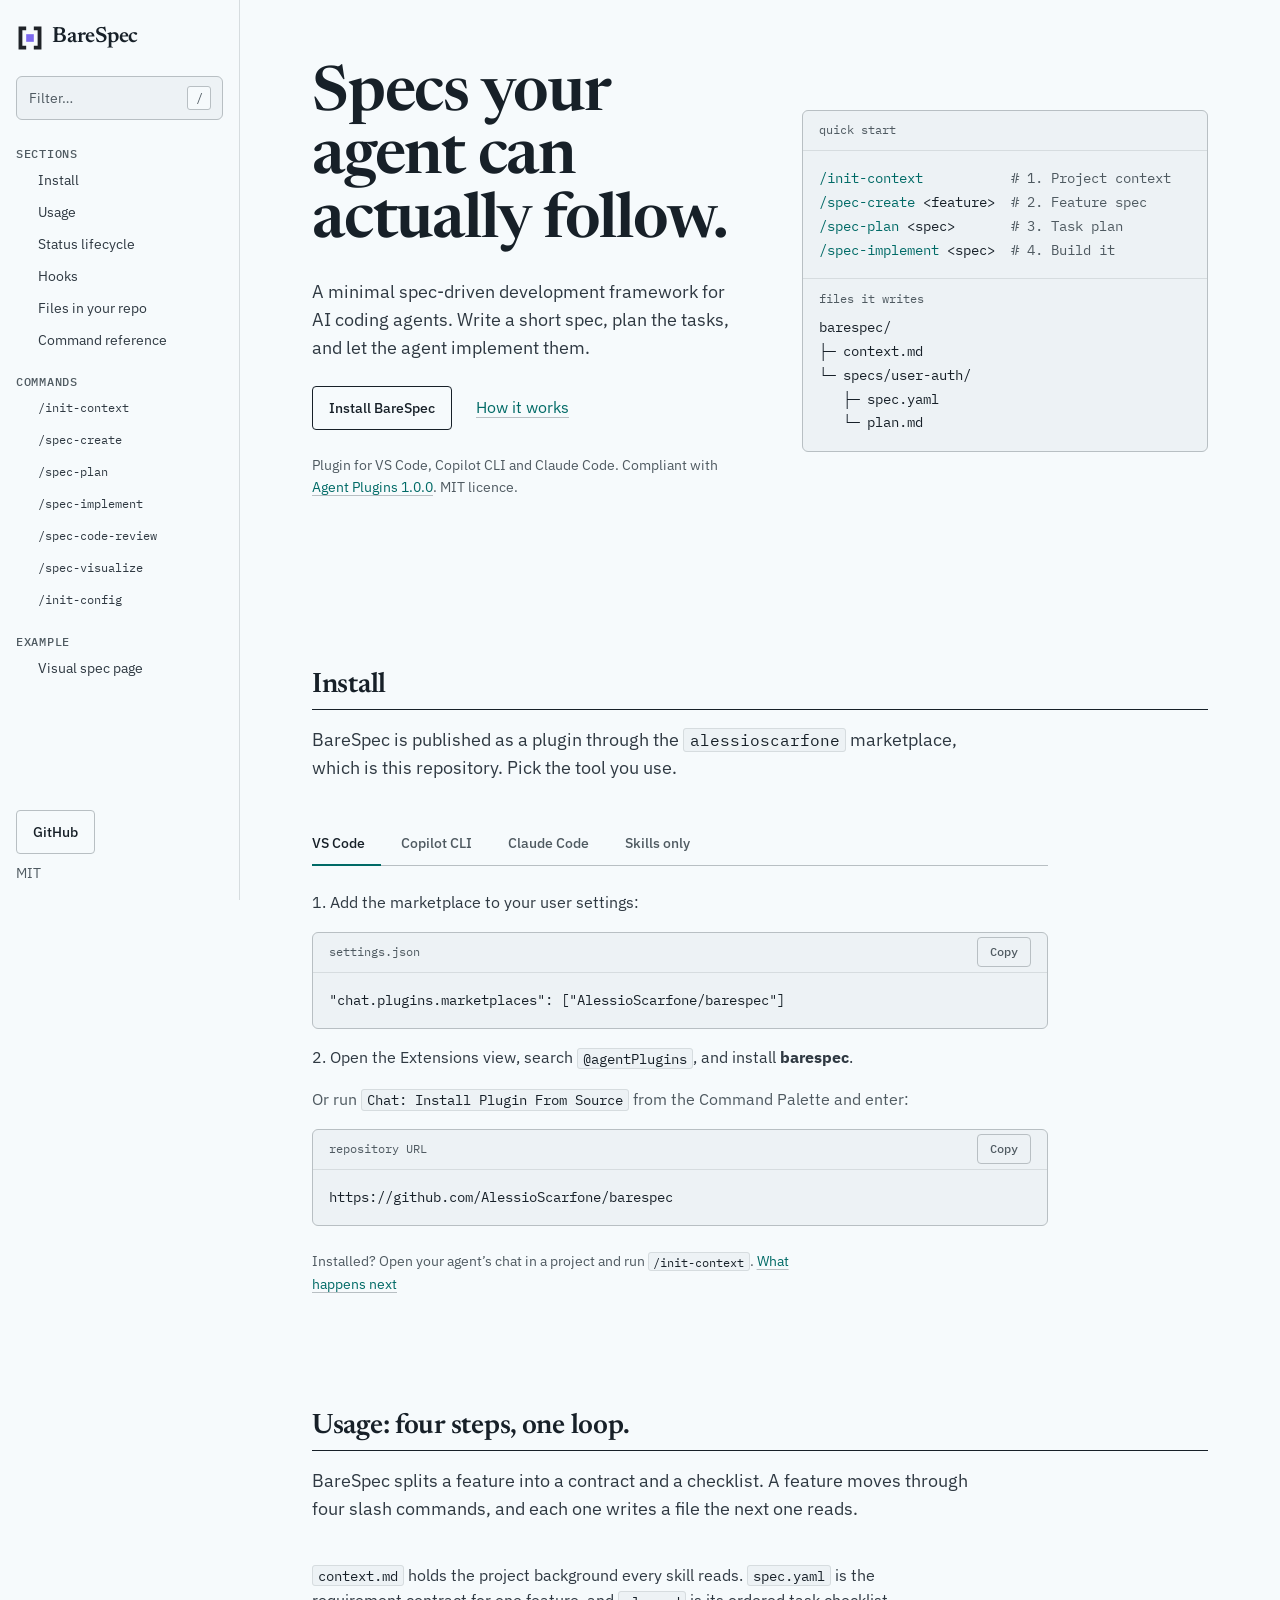
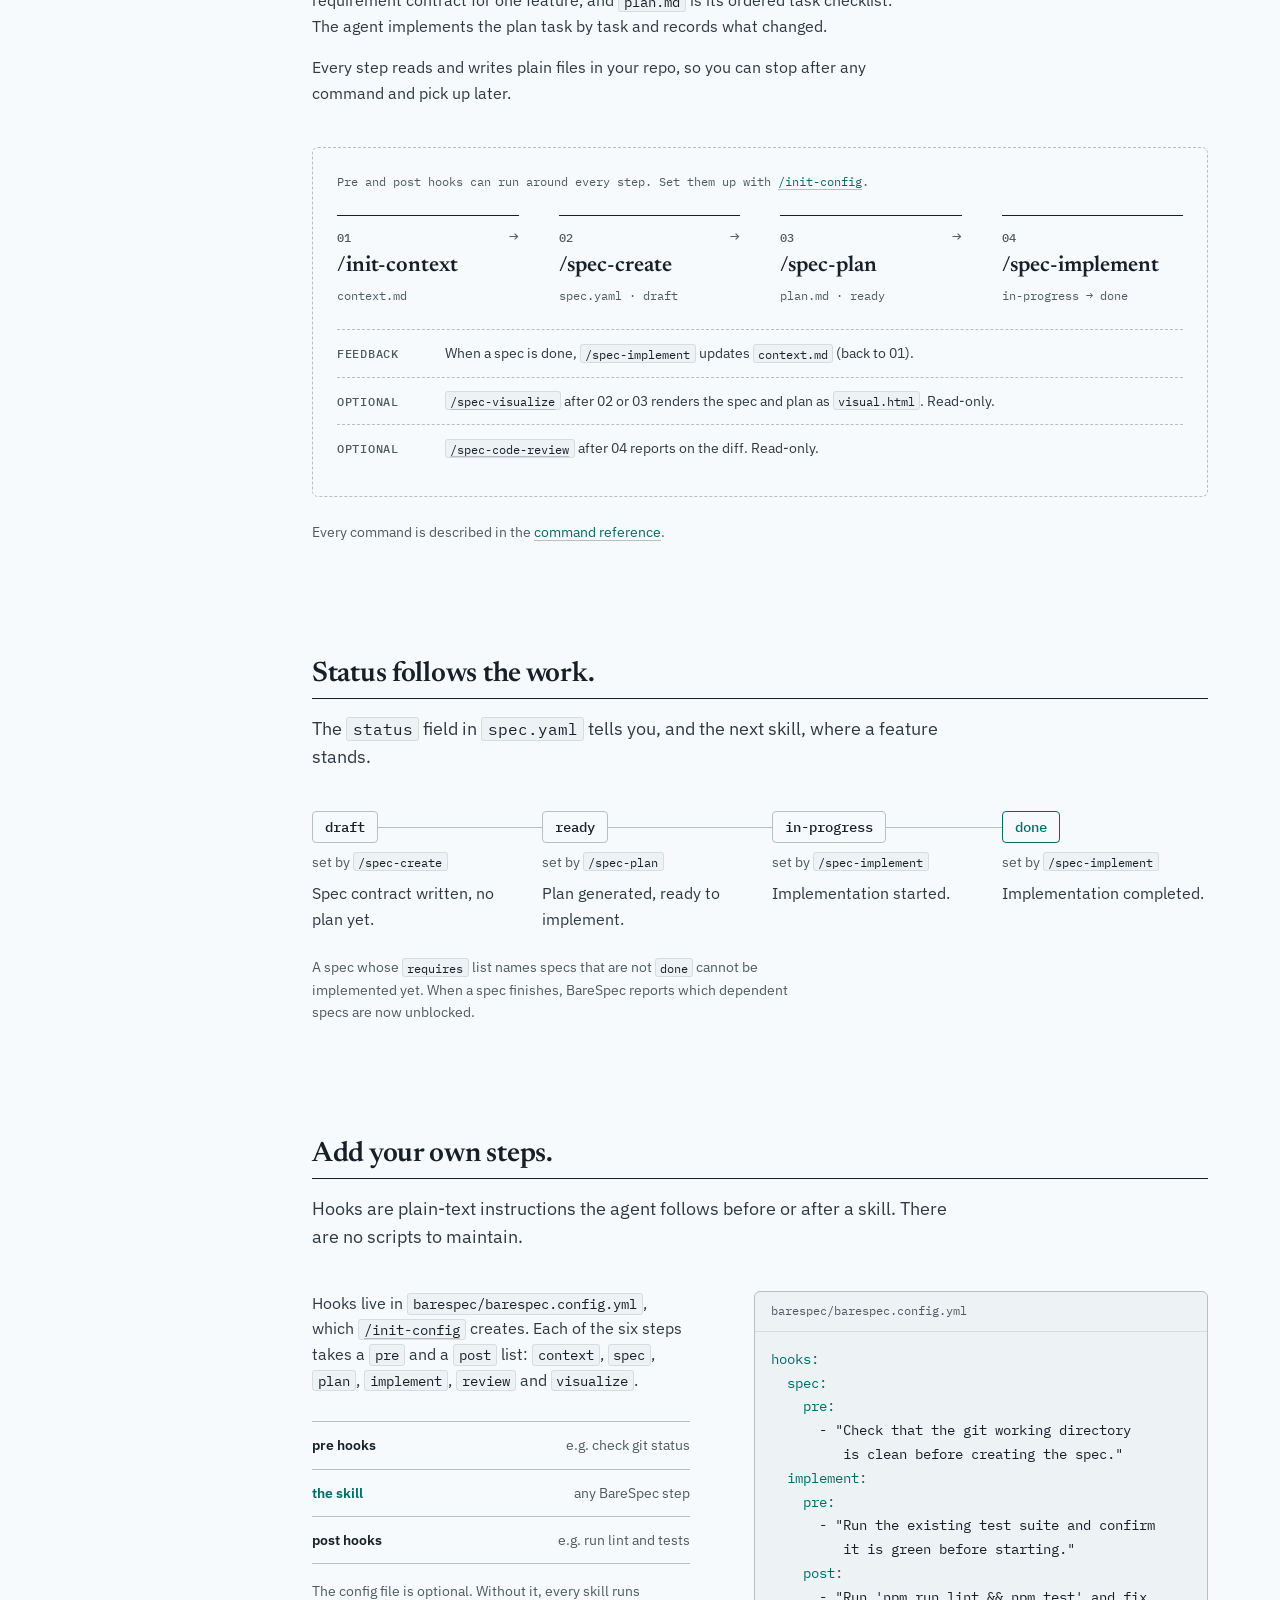
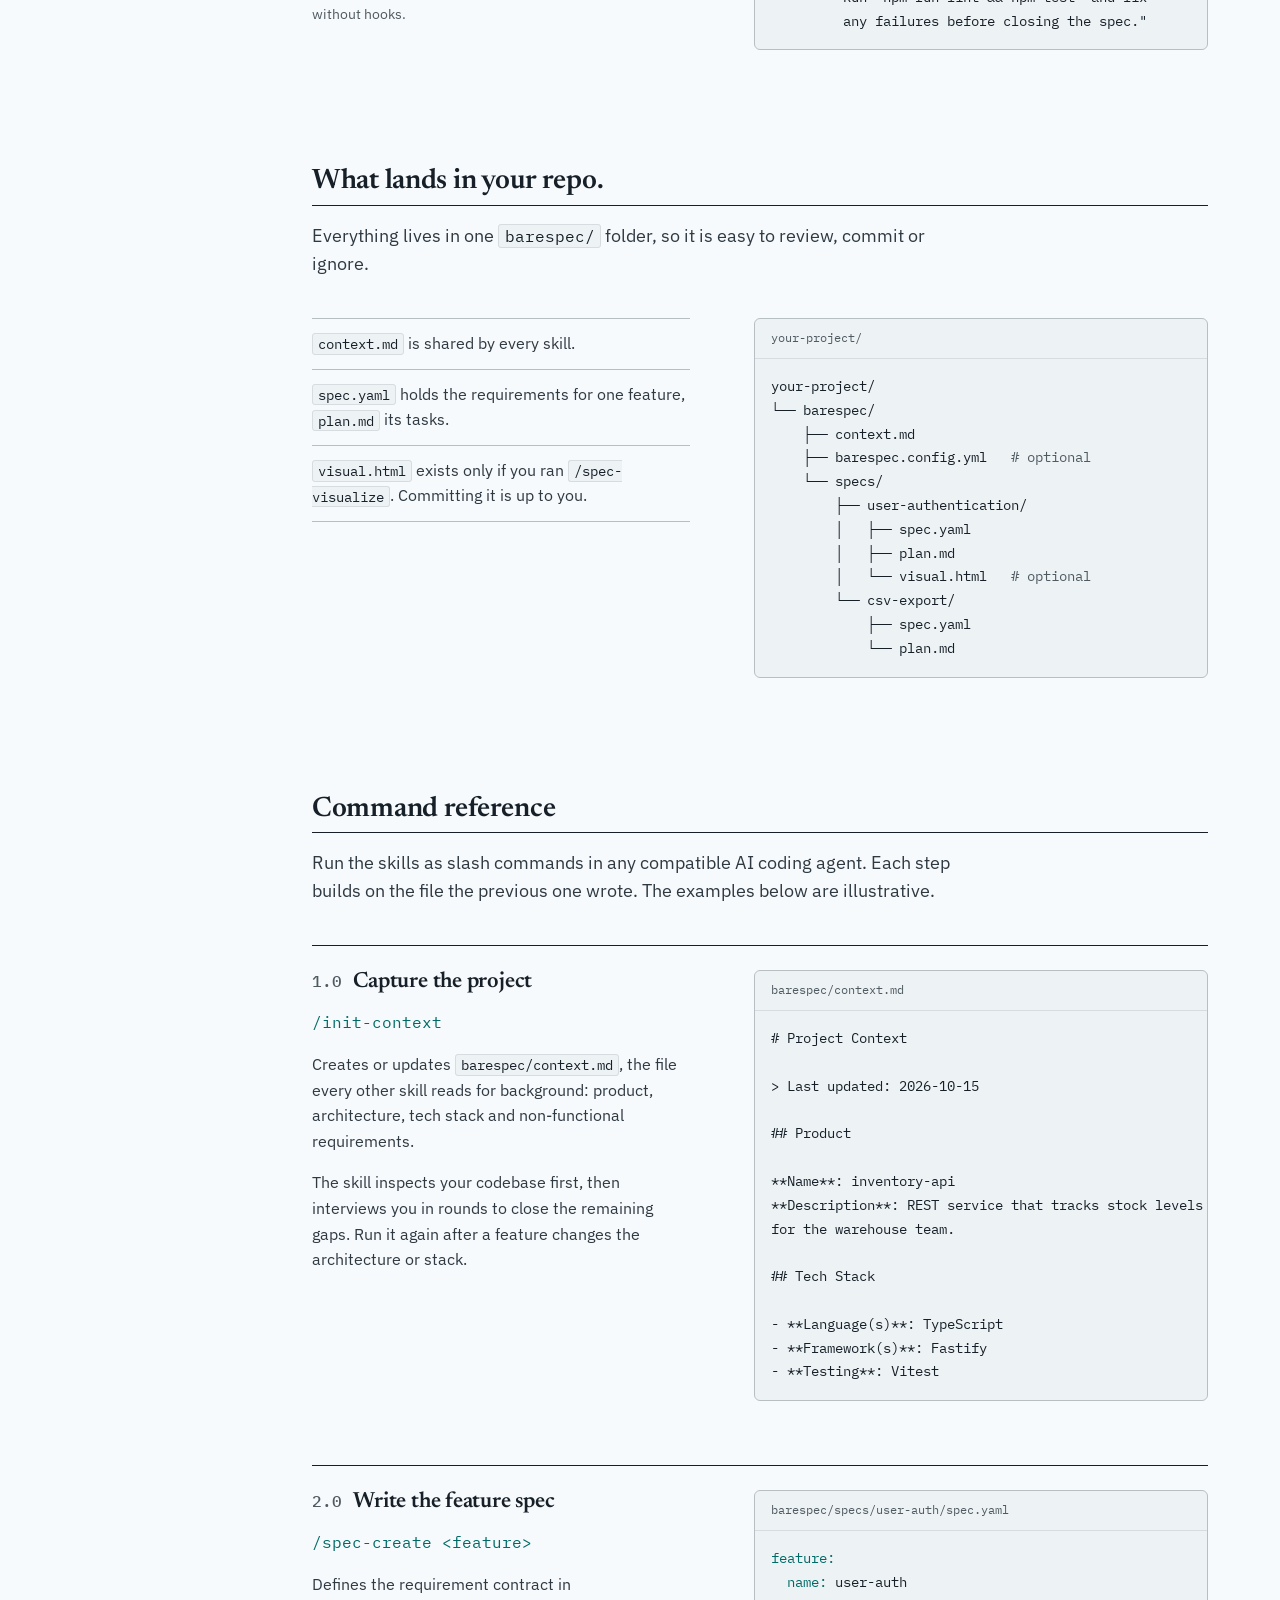
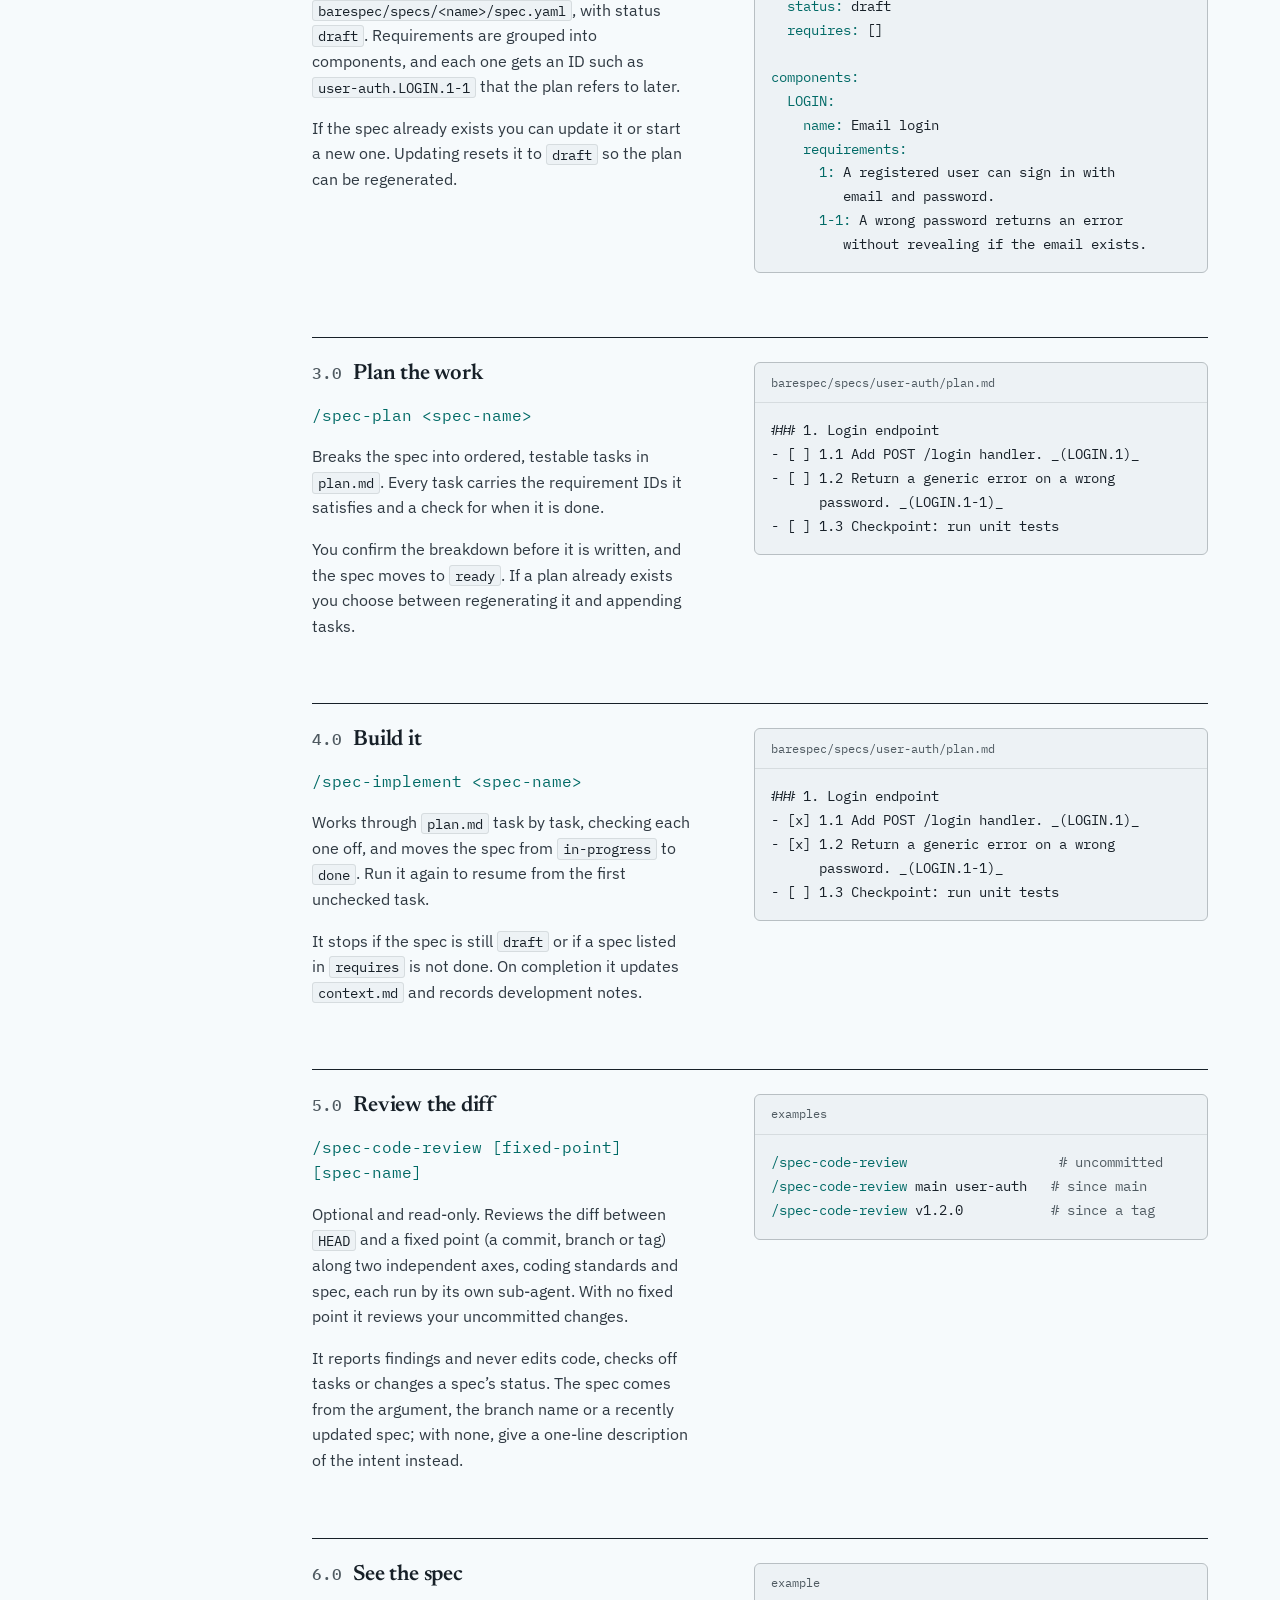
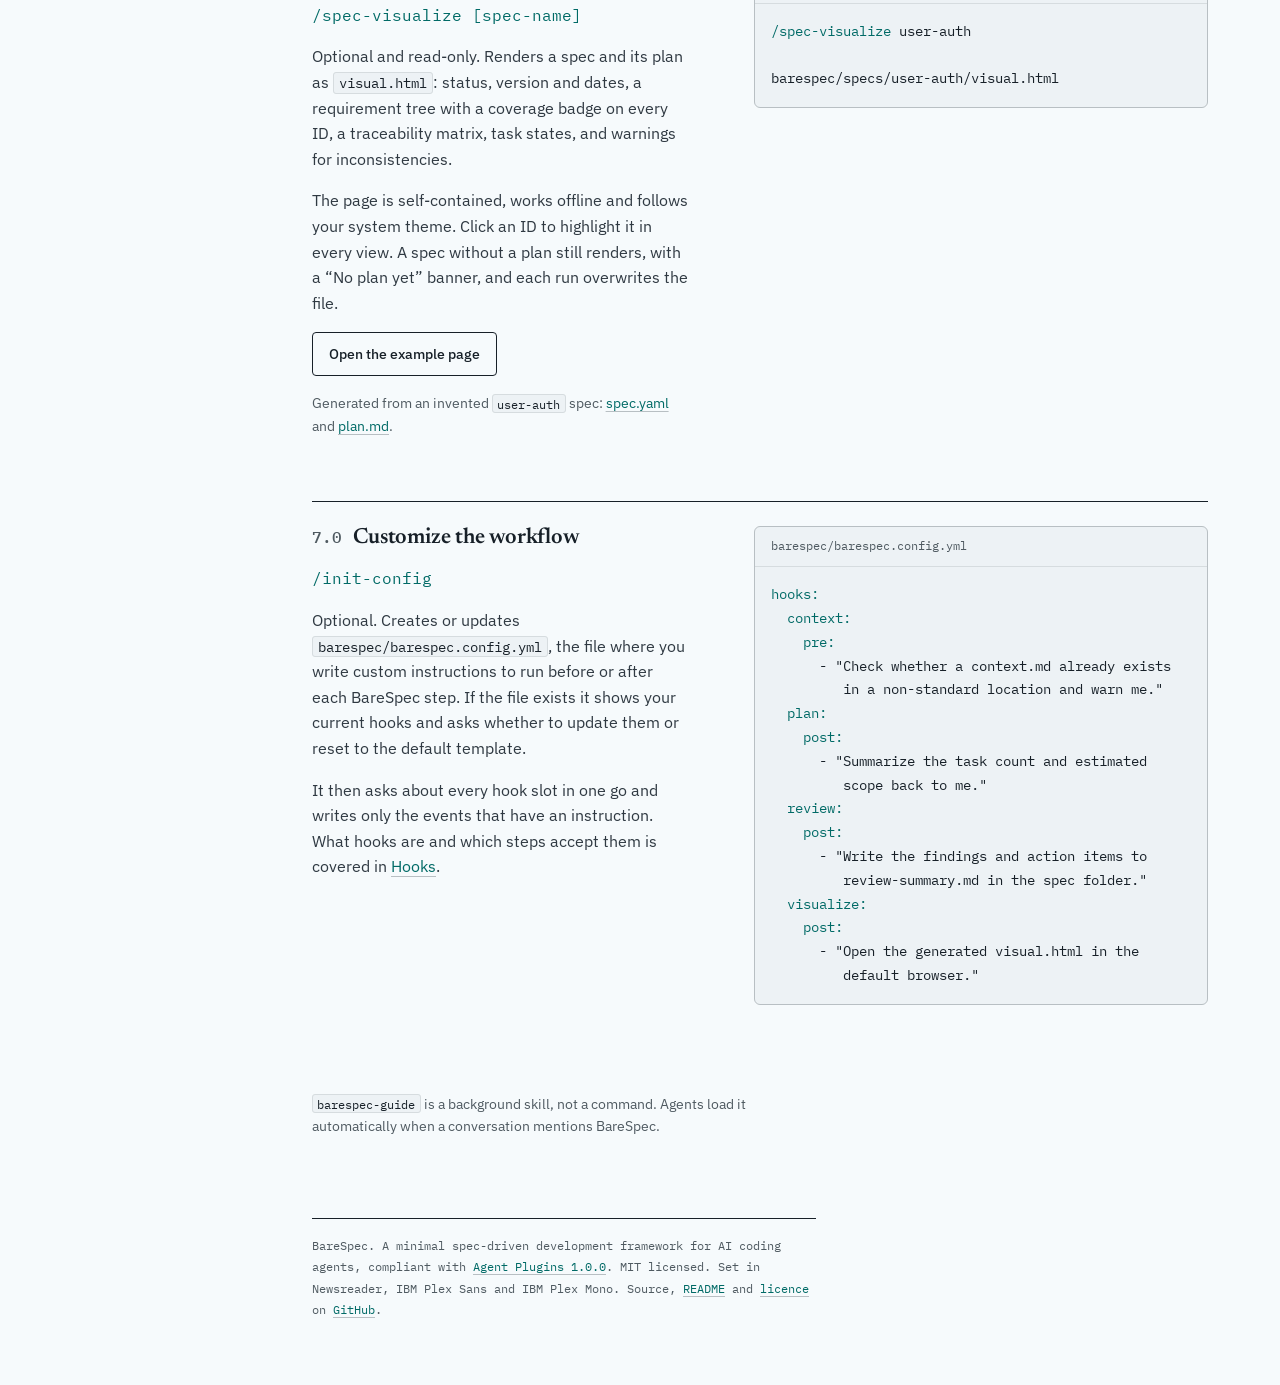
==== commit 23c82fdd: "docs: Add example link to visual spec page and update styles in visual template - Introduced a new s" ====
--- a/public/index.html
+++ b/public/index.html
@@ -79,6 +79,12 @@
           <li><a class="rail__link rail__link--cmd" href="#stage-config">/init-config</a></li>
         </ul>
       </div>
+      <div class="rail__sec">
+        <p class="rail__group">Example</p>
+        <ul class="rail__list">
+          <li><a class="rail__link" href="example/visual.html">Visual spec page</a></li>
+        </ul>
+      </div>
       <p class="rail__empty" id="rail-empty" hidden>No match. Try “install” or “hooks”.</p>
     </nav>
 
@@ -429,6 +435,8 @@
             <p class="stage__cmd"><code>/spec-visualize [spec-name]</code></p>
             <p>Optional and read-only. Renders a spec and its plan as <code>visual.html</code>: status, version and dates, a requirement tree with a coverage badge on every ID, a traceability matrix, task states, and warnings for inconsistencies.</p>
             <p>The page is self-contained, works offline and follows your system theme. Click an ID to highlight it in every view. A spec without a plan still renders, with a “No plan yet” banner, and each run overwrites the file.</p>
+            <p><a class="btn btn--primary" href="example/visual.html">Open the example page</a></p>
+            <p class="muted">Generated from an invented <code>user-auth</code> spec: <a class="link" href="https://github.com/AlessioScarfone/barespec/blob/main/public/example/spec.yaml">spec.yaml</a> and <a class="link" href="example/plan.md">plan.md</a>.</p>
           </div>
           <figure class="code">
             <figcaption class="code__bar"><span class="code__name">example</span></figcaption>
